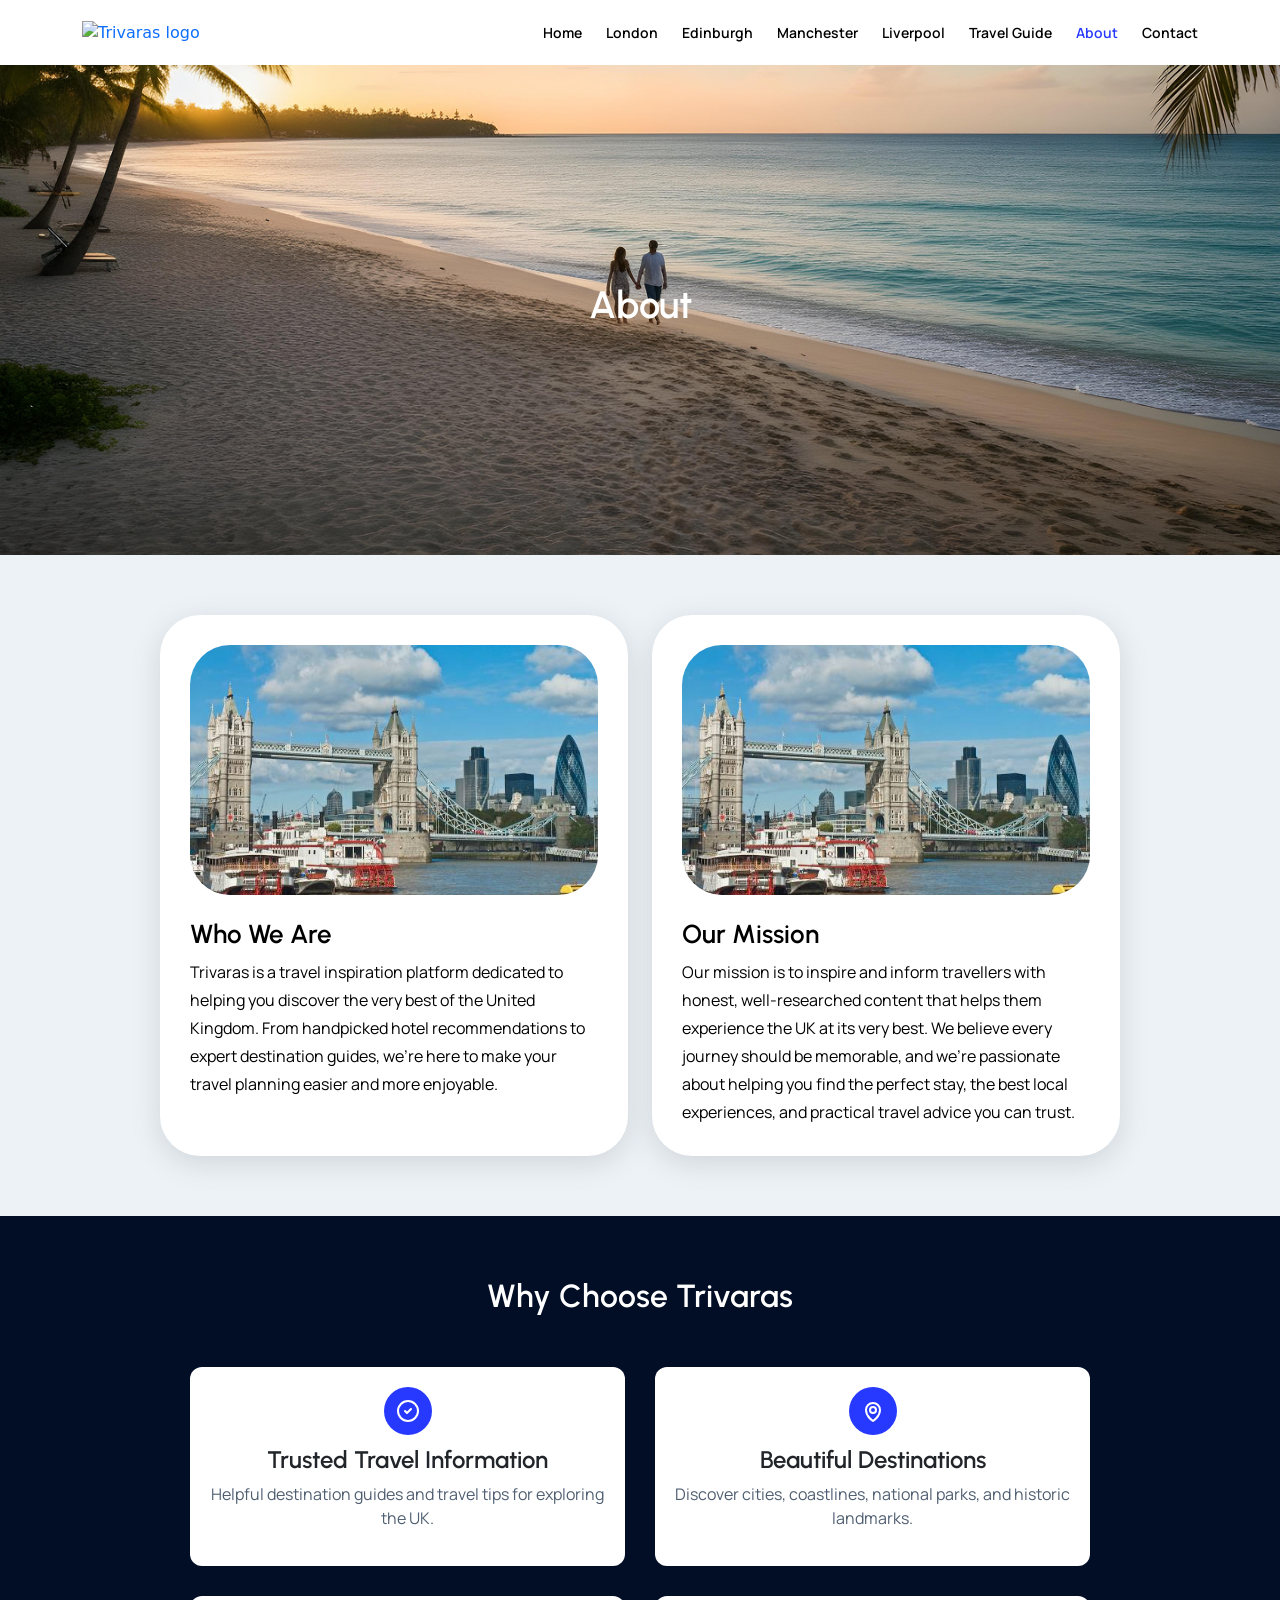
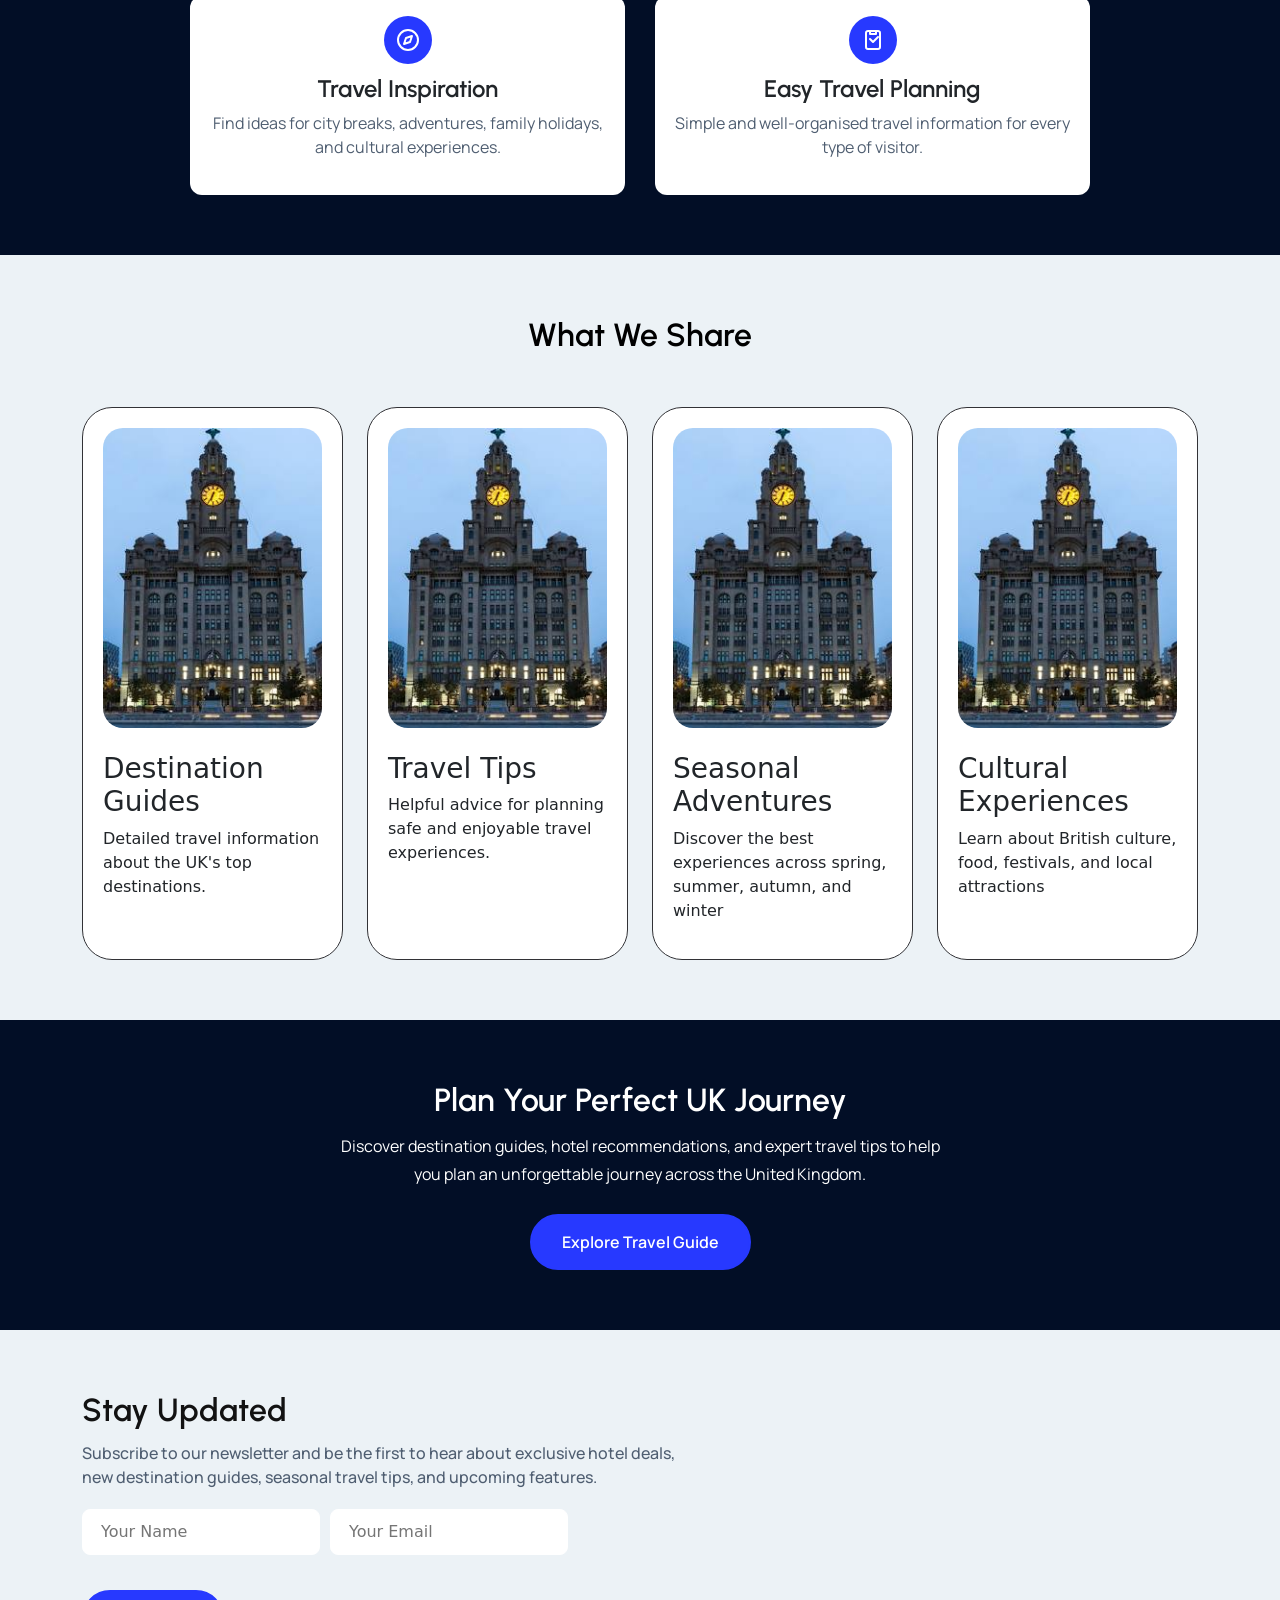
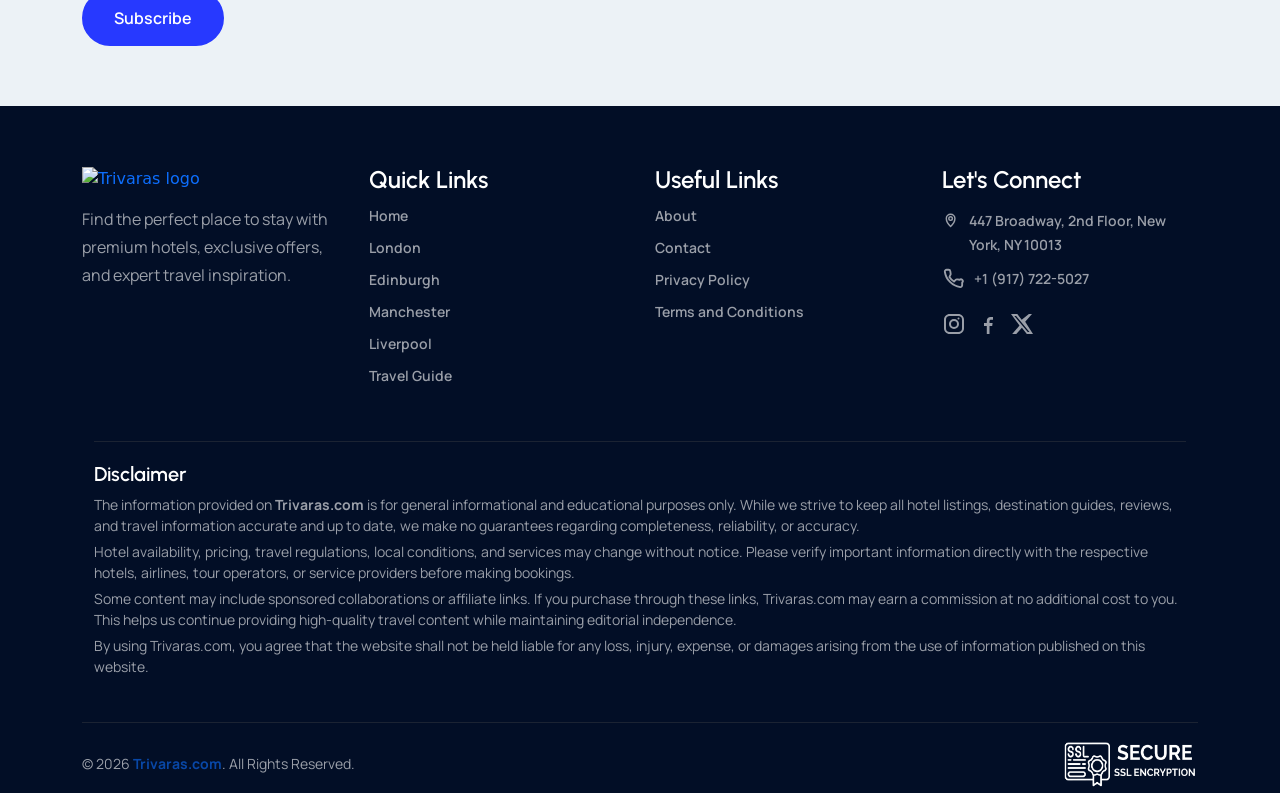
==== about.html @ 48c2677c "first commit" ====
<!DOCTYPE html>
<html lang="en">

<head>
    <meta charset="UTF-8">
    <meta name="viewport" content="width=device-width, initial-scale=1.0">
    <title>About | Trivaras</title>
    <link rel="stylesheet" href="assets/css/bootstrap.min.css">
    <link rel="stylesheet" href="assets/css/slick.css">
    <link rel="stylesheet" href="assets/css/slick-theme.css">
    <link rel="stylesheet" href="assets/css/style.css">
    <link rel="stylesheet" href="assets/css/responsive.css">
</head>

<body>

    <!-- ========= Header Section Start ========= -->
    <header class="header">
        <div class="container">
            <div class="row">
                <div class="col-12">
                    <div class="header-content d-flex justify-content-between align-items-center">
                        <!-- logo -->
                        <div class="header-logo">
                            <a href="./">
                                <img src="images/logo.svg" alt="Trivaras logo">

                            </a>
                        </div>
                        <!-- logo -->
                        <!-- Navigation -->
                        <div class="menu-list" id="mySidenavs">
                            <span class="menu-close" onclick="closeNav()">
                                <svg xmlns="http://www.w3.org/2000/svg" width="24" height="24" viewBox="0 0 24 24"
                                    fill="none" stroke="currentColor" stroke-width="2.5" stroke-linecap="round"
                                    stroke-linejoin="round">
                                    <line x1="18" y1="6" x2="6" y2="18"></line>
                                    <line x1="6" y1="6" x2="18" y2="18"></line>
                                </svg>
                            </span>
                            <ul class="d-flex align-items-center gap-4">
                                <li>
                                    <a href="./">Home</a>
                                </li>
                                <li>
                                    <a href="london">London </a>
                                </li>
                                <li>
                                    <a href="edinburgh">Edinburgh</a>
                                </li>
                                <li>
                                    <a href="manchester">Manchester</a>
                                </li>
                                <li>
                                    <a href="liverpool">Liverpool</a>
                                </li>
                                <li>
                                    <a href="travel-guide">Travel Guide</a>
                                </li>
                                <li>
                                    <a href="about" class="active">About</a>
                                </li>
                                <li>
                                    <a href="contact">Contact</a>
                                </li>
                            </ul>
                        </div>
                        <!-- Navigation -->
                        <!-- Toogle Button -->
                        <div class="menu-icon">
                            <span onclick="openNav()">
                                <svg xmlns="http://www.w3.org/2000/svg" width="24" height="24" viewBox="0 0 24 24"
                                    fill="none" stroke="currentColor" stroke-width="2" stroke-linecap="round"
                                    stroke-linejoin="round">
                                    <line x1="3" y1="6" x2="21" y2="6"></line>
                                    <line x1="3" y1="12" x2="21" y2="12"></line>
                                    <line x1="3" y1="18" x2="21" y2="18"></line>
                                </svg>
                            </span>
                        </div>
                        <!-- Toogle Button -->
                    </div>
                </div>
            </div>
        </div>
    </header>
    <!--========= Header Section End  ========= -->

    <main>
        <!--========= Inner Banner  ========= -->
        <section class="inr-bnr" style="background: url(./assets/images/hero-bnr.png);">
            <div class="container">
                <div class="inner-content">
                    <h1>About</h1>
                </div>
            </div>
        </section>
        <!--========= Inner Banner  ========= -->
        <!--========= about_cards_sec1  ========= -->
        <section class="about_card">
            <div class="container">
                <div class="about_cards-inr">
                    <div class="row">
                        <div class="col-md-6">
                            <div class="about_cards">
                                <div class="about_cards_image">
                                    <img src="assets/images/london.jpg" alt="">
                                </div>
                                <div class="about_cards_content">
                                    <h2>Who We Are</h2>
                                    <p>Trivaras is a travel inspiration platform dedicated to helping you discover the
                                        very best of the United Kingdom.
                                        From handpicked hotel recommendations to expert destination guides, we're here
                                        to make your travel planning
                                        easier and more enjoyable.
                                    </p>
                                </div>
                            </div>
                        </div>
                        <div class="col-md-6">
                            <div class="about_cards">
                                <div class="about_cards_image">
                                    <img src="assets/images/london.jpg" alt="">
                                </div>
                                <div class="about_cards_content">
                                    <h2>Our Mission</h2>
                                    <p>Our mission is to inspire and inform travellers with honest, well-researched
                                        content that helps them experience
                                        the UK at its very best. We believe every journey should be memorable, and we're
                                        passionate about helping
                                        you find the perfect stay, the best local experiences, and practical travel
                                        advice you can trust.
                                    </p>
                                </div>
                            </div>
                        </div>
                    </div>
                </div>
            </div>
        </section>
        <!--========= about_cards_sec1  ========= -->
        <!-- ========= Why Travel With Trivaras? ========= -->
        <section class="why-travel">
            <div class="container">
                <div class="travel-inner-wrapper">
                    <div class="travel-inr-heading">
                        <h2>Why Choose Trivaras</h2>
                    </div>
                    <div class="travel-list">
                        <div class="travel-list-inr">
                            <div class="travel-list-box">
                                <div class="icon-badge">
                                    <svg viewBox="0 0 24 24" fill="none" stroke="currentColor" stroke-width="2"
                                        stroke-linecap="round" stroke-linejoin="round">
                                        <path d="M9 12l2 2 4-4"></path>
                                        <circle cx="12" cy="12" r="10"></circle>

                                    </svg>
                                </div>

                                <h3> Trusted Travel Information</h3>
                                <p>Helpful destination guides and travel tips for exploring the UK.
                                </p>
                            </div>
                            <div class="travel-list-box">
                                <div class="icon-badge">
                                    <svg viewBox="0 0 24 24" fill="none" stroke="currentColor" stroke-width="2"
                                        stroke-linecap="round" stroke-linejoin="round">
                                        <path d="M12 22s7-4.35 7-11a7 7 0 1 0-14 0c0 6.65 7 11 7 11z"></path>
                                        <circle cx="12" cy="11" r="3"></circle>
                                    </svg>
                                </div>
                                <h3> Beautiful Destinations </h3>
                                <p>Discover cities, coastlines, national parks, and historic landmarks. </p>
                            </div>
                            <div class="travel-list-box">
                                <div class="icon-badge">
                                    <svg viewBox="0 0 24 24" fill="none" stroke="currentColor" stroke-width="2"
                                        stroke-linecap="round" stroke-linejoin="round">
                                        <circle cx="12" cy="12" r="10"></circle>
                                        <polygon points="16 8 14 14 8 16 10 10 16 8"></polygon>
                                    </svg>
                                </div>

                                <h3> Travel Inspiration</h3>
                                <p>Find ideas for city breaks, adventures, family holidays, and cultural experiences.
                                </p>
                            </div>
                            <div class="travel-list-box">
                                <div class="icon-badge">
                                    <svg viewBox="0 0 24 24" fill="none" stroke="currentColor" stroke-width="2"
                                        stroke-linecap="round" stroke-linejoin="round">
                                        <path d="M9 11l3 3 5-5"></path>
                                        <rect x="5" y="3" width="14" height="18" rx="2"></rect>
                                        <path d="M9 3h6v3H9z"></path>
                                    </svg>
                                </div>
                                <h3> Easy Travel Planning</h3>
                                <p>Simple and well-organised travel information for every type of visitor.

                                </p>
                            </div>
                        </div>
                    </div>
                </div>
            </div>
        </section>
        <!--=========  Why Travel With Trivaras?  ========= -->

        <!--=========  What We Share  ========= -->
        <section class="what-we-share">
            <div class="container">
                <div class="what-we-inr">
                    <h2>What We Share</h2>
                </div>
                <div class="row">
                    <div class="col-lg-3  col-md-6">
                        <div class="what-card">
                            <div class="what-card-img">
                                <img src="assets/images/liverpool.jpg" alt="">
                            </div>
                            <div class="what-card-content">
                                <h3>Destination Guides</h3>
                                <p>Detailed travel information about the UK's top destinations.
                                </p>
                            </div>
                        </div>
                    </div>
                    <div class="col-lg-3  col-md-6">
                        <div class="what-card">
                            <div class="what-card-img">
                                <img src="assets/images/liverpool.jpg" alt="">
                            </div>
                            <div class="what-card-content">
                                <h3> Travel Tips </h3>
                                <p>Helpful advice for planning safe and enjoyable travel experiences.
                                </p>
                            </div>
                        </div>
                    </div>
                    <div class="col-lg-3  col-md-6">
                        <div class="what-card">
                            <div class="what-card-img">
                                <img src="assets/images/liverpool.jpg" alt="">
                            </div>
                            <div class="what-card-content">
                                <h3>Seasonal Adventures</h3>
                                <p>Discover the best experiences across spring, summer, autumn, and winter
                                </p>
                            </div>
                        </div>
                    </div>
                    <div class="col-lg-3  col-md-6">
                        <div class="what-card">
                            <div class="what-card-img">
                                <img src="assets/images/liverpool.jpg" alt="">
                            </div>
                            <div class="what-card-content">
                                <h3>Cultural Experiences </h3>
                                <p> Learn about British culture, food, festivals, and local attractions
                                </p>
                            </div>
                        </div>
                    </div>
                </div>
            </div>
        </section>
        <!--=========  What We Share  ========= -->

  <section class="plan-journey">
            <div class="container">
                <div class="plan-content">
                    <h2>Plan Your Perfect UK Journey</h2>
                    <p>Discover destination guides, hotel recommendations, and expert travel tips to help you plan an
                        unforgettable journey across the United Kingdom.</p>
                    <a href="#">Explore Travel Guide</a>
                </div>
            </div>
        </section>
        <!-- ========= Plan Your Perfect UK Journey ========= -->

        <!-- ========= Stay Updated ========= -->
        <section class="stay-updated">
            <div class="container">
                <div class="stay-updated-inner">
                    <h2>Stay Updated</h2>
                    <p>Subscribe to our newsletter and be the first to hear about exclusive hotel
                        deals, new destination guides, seasonal travel tips, and upcoming features.</p>
                    <form id="newsletterForm" novalidate>
                        <div class="form-wrapper-box">
                            <div class="form-wrapper">
                                <input type="text" id="newsletterName" placeholder="Your Name">
                                <small class="error-message"></small>
                            </div>

                            <div class="form-wrapper">
                                <input type="email" id="newsletterEmail" placeholder="Your Email">
                                <small class="error-message"></small>
                            </div>
                        </div>

                        <button type="submit">Subscribe</button>
                    </form>
                </div>
            </div>
        </section>
        <!-- ========= Stay Updated ========= -->


    </main>

    <!-- ========= Footer Section Start ========= -->
    <footer class="footer">
        <div class="container">
            <div class="footer-inner">
                <div class="footer-logo">
                    <a href="./">
                        <img src="images/logo.svg" alt="Trivaras logo">

                    </a>
                    <p>Find the perfect place to stay with premium hotels, exclusive offers, and expert travel
                        inspiration.</p>
                </div>
                <div class="footer-link">
                    <h2>Quick Links</h2>
                    <ul>
                        <li><a href="/">Home</a></li>
                        <li><a href="london">London</a></li>
                        <li><a href="edinburgh">Edinburgh</a></li>
                        <li><a href="manchester">Manchester</a></li>
                        <li><a href="liverpool">Liverpool</a></li>
                        <li><a href="travel-guide">Travel Guide</a></li>
                    </ul>
                </div>
                <div class="footer-link">
                    <h2>Useful Links</h2>
                    <ul>
                        <li><a href="about">About</a></li>
                        <li><a href="contact">Contact</a></li>
                        <li><a href="privacy-policy">Privacy Policy</a></li>
                        <li><a href="terms-and-conditions">Terms and Conditions</a></li>
                    </ul>
                </div>

                <div class="social-icon">
                    <h2>Let's Connect</h2>
                    <div class="contact-info-footer">
                        <a href="https://maps.app.goo.gl/BRR1HKdNDoLYFyVw9" target="_blank">
                            <svg xmlns="http://www.w3.org/2000/svg" width="22" height="22" fill="none"
                                viewBox="0 0 24 24" stroke="currentColor" stroke-width="2">
                                <path stroke-linecap="round" stroke-linejoin="round"
                                    d="M12 21s-6-5.33-6-11a6 6 0 1 1 12 0c0 5.67-6 11-6 11z" />
                                <circle cx="12" cy="10" r="2.5" />
                            </svg>
                            <span> 447 Broadway, 2nd Floor, New York, NY 10013</span>
                        </a>
                        <a href="tel:+1(917)722-5027">
                            <svg xmlns="http://www.w3.org/2000/svg" width="22" height="22" fill="none"
                                viewBox="0 0 24 24" stroke="currentColor" stroke-width="2">
                                <path stroke-linecap="round" stroke-linejoin="round"
                                    d="M22 16.92v3a2 2 0 0 1-2.18 2A19.86 19.86 0 0 1 3.09 5.18 2 2 0 0 1 5.08 3h2a2 2 0 0 1 2 1.72l.38 2.65a2 2 0 0 1-.57 1.74L8.09 10.91a16 16 0 0 0 5 5l1.8-1.8a2 2 0 0 1 1.74-.57l2.65.38A2 2 0 0 1 22 16.92z" />
                            </svg>
                            <span>+1 (917) 722-5027</span>
                        </a>
                    </div>
                    <ul>
                        <li>
                            <a href="https://www.instagram.com/" target="_blank">
                                <svg xmlns="http://www.w3.org/2000/svg" width="24" height="24" fill="currentColor"
                                    viewBox="0 0 24 24">
                                    <path
                                        d="M7.75 2C4.57 2 2 4.57 2 7.75v8.5C2 19.43 4.57 22 7.75 22h8.5C19.43 22 22 19.43 22 16.25v-8.5C22 4.57 19.43 2 16.25 2h-8.5zm0 2h8.5A3.75 3.75 0 0 1 20 7.75v8.5A3.75 3.75 0 0 1 16.25 20h-8.5A3.75 3.75 0 0 1 4 16.25v-8.5A3.75 3.75 0 0 1 7.75 4zm8.75 1.5a1 1 0 1 0 0 2 1 1 0 0 0 0-2zM12 7a5 5 0 1 0 0 10 5 5 0 0 0 0-10zm0 2a3 3 0 1 1 0 6 3 3 0 0 1 0-6z" />
                                </svg>
                            </a>
                        </li>
                        <li>
                            <a href="https://www.facebook.com/" target="_blank">
                                <svg xmlns="http://www.w3.org/2000/svg" width="24" height="24" fill="currentColor"
                                    viewBox="0 0 24 24">
                                    <path
                                        d="M13.5 22v-8h2.7l.4-3h-3.1V9.2c0-.9.3-1.5 1.6-1.5H17V5.1c-.4-.1-1.3-.1-2.3-.1-2.3 0-3.9 1.4-3.9 4v2H8v3h2.8v8h2.7z" />
                                </svg>
                            </a>
                        </li>
                        <li>
                            <a href="https://x.com/" target="_blank">
                                <svg xmlns="http://www.w3.org/2000/svg" width="24" height="24" fill="currentColor"
                                    viewBox="0 0 24 24">
                                    <path
                                        d="M18.9 2H22l-6.8 7.8L23 22h-6.2l-4.9-6.3L6.3 22H2.2l7.3-8.4L1 2h6.3l4.4 5.7L18.9 2zm-1.1 18h1.7L6.1 3.9H4.3L17.8 20z" />
                                </svg>
                            </a>
                        </li>
                    </ul>
                </div>
            </div>
            <div class="footer-bottom">
                <div class="container">

                    <div class="footer-disclaimer">
                        <h3>Disclaimer</h3>

                        <p>
                            The information provided on <strong><a href="./">Trivaras.com</a></strong> is for general
                            informational and
                            educational purposes only. While we strive to keep all hotel listings, destination guides,
                            reviews, and travel information accurate and up to date, we make no guarantees regarding
                            completeness, reliability, or accuracy.
                        </p>

                        <p>
                            Hotel availability, pricing, travel regulations, local conditions, and services may change
                            without notice. Please verify important information directly with the respective hotels,
                            airlines, tour operators, or service providers before making bookings.
                        </p>

                        <p>
                            Some content may include sponsored collaborations or affiliate links. If you purchase
                            through
                            these links, <a href="./">Trivaras.com</a> may earn a commission at no additional cost to
                            you. This helps us
                            continue providing high-quality travel content while maintaining editorial independence.
                        </p>

                        <p>
                            By using <a href="./">Trivaras.com</a>, you agree that the website shall not be held liable
                            for any loss,
                            injury, expense, or damages arising from the use of information published on this website.
                        </p>
                    </div>

                </div>
            </div>
            <div class="copyright">
                <div class="copyright-text">
                    <p> © 2026 <strong><a href="./">Trivaras.com</a></strong>. All Rights Reserved.</p>
                </div>
                <div class="ssl">
                    <img src="assets/images/ssl.png" alt="ssl">
                </div>
            </div>
        </div>
    </footer>
    <!--========= Footer Section End  ========= -->

    <!--  -->
    <script src="assets/js/bootstrap.bundle.min.js"></script>
    <script src="assets/js/jquery.min.js"></script>
    <script src="assets/js/slick.js"></script>
    <script src="assets/js/index.js"></script>
</body>

</html>
---- assets/css/style.css ----
@import url('https://fonts.googleapis.com/css2?family=Manrope:wght@200..800&display=swap');
@import url('https://fonts.googleapis.com/css2?family=Urbanist:ital,wght@0,100..900;1,100..900&display=swap');

:root {
    /* Font Families */
    --heading-font: "Manrope", sans-serif;


    /* color */
    --white: #fff;
    --black: #000;


}

img {
    width: 100%;
}

html {
    scroll-behavior: smooth;
}

/* Global Css */
* {
    margin: 0;
    padding: 0;
    box-sizing: border-box;
}

ul {
    list-style: none;
    margin: 0;
    padding: 0;
}

a {
    text-decoration: none;
}

/* Global Css */
.header {
    padding: 1.25rem 0;
    position: relative;
    top: 0;
    left: 0;
    width: 100%;
    z-index: 1000;
    transition: all 0.3s ease;
}

header.is-sticky {
    position: fixed;
    top: 0;
    left: 0;
    width: 100%;
    animation: slideDown 0.35s ease-out;
    background-color: var(--white);
    box-shadow: 0 2px 10px rgba(0, 0, 0, 0.1);
}

@keyframes slideDown {
    from {
        transform: translateY(-100%);
    }

    to {
        transform: translateY(0);
    }
}

.menu-list ul li a {
    font-family: var(--heading-font);
    font-weight: 600;
    font-style: normal;
    font-size: 0.875rem;
    line-height: 1;
    letter-spacing: 0;
    vertical-align: middle;
    transition: all 0.3s ease;
    position: relative;
    cursor: pointer;
    color: var(--black);
}

.menu-list ul li a.active {
    color: #2739ff;
}

span.menu-close {
    display: none;
}

.menu-icon {
    display: none;
}

/*  */
/*  */
.hero-sec {
    background: url(../images/hero-bnr.png)no-repeat center;
    background-size: cover;
    padding: 6.25rem 0;
    position: relative;
    z-index: 1;
    height: 50rem;
    display: flex;
    align-items: center;
}

.hero-sec::after {
    background-image: linear-gradient(45deg, #0006, #fff0);
    position: absolute;
    inset: 0;
    content: '';
    width: 100%;
    height: 100%;
    z-index: -1;
}

.hero-inner {
    width: 100%;
    max-width: 700px;
}

.hero-inner span {
    display: inline-block;
    background: rgba(255, 255, 255, 0.15);
    color: #fff;
    padding: 0.5rem 1.125rem;
    border-radius: 1.875rem;
    font-size: 0.875rem;
    font-weight: 600;
    letter-spacing: 0.0625rem;
    text-transform: uppercase;
    margin-bottom: 1.25rem;

}

.hero-inner h1 {
    font-size: 3.625rem;
    line-height: 4.375rem;
    font-weight: 700;
    color: #fff;
    font-family: "Urbanist", sans-serif;
    margin-bottom: 0.625rem;

}

.hero-inner p {
    font-family: "Urbanist", sans-serif;
    font-size: 1rem;
    font-weight: 500;
    line-height: 1.625rem;
    color: #fff;
    margin-bottom: 0.625rem;


}

.hero-btn {
    display: flex;
    gap: 20px;
    flex-wrap: wrap;
    margin-top: 30px;
}

.hero-btn a {
    padding: 0.875rem 1.875rem;
    border-radius: 3.125rem;
    text-decoration: none;
    font-size: 1rem;
    font-weight: 600;
    transition: 0.3s ease;
    display: inline-block;
    font-family: var(--heading-font);
    border: 0.125rem solid #2739ff;

}

/* First Button */
.hero-btn a:first-child {
    background-color: #2739ff;
    color: var(--white);
}

/* Second Button Transparent */
.hero-btn a:last-child {
    background: transparent;
    color: #fff;
    border: 2px solid var(--white);
}

.hero-btn a:hover {
    background-color: #2739ff;
    color: #fff;
    border: 2px solid #2739ff;


}

#scrollBtn {
    width: 3.125rem;
    height: 3.125rem;
    display: flex;
    align-items: center;
    justify-content: center;
    color: #2739ff;
    border-radius: 50%;
    text-decoration: none;
    transition: 0.3s ease;
    border: 0.125rem solid transparent;
    position: absolute;
    bottom: 1.25rem;
    left: 50%;
    transform: translateX(-50%);
    animation: jump 1.5s infinite;


}

@keyframes jump {

    0%,
    100% {
        transform: translateY(0);
    }

    50% {
        transform: translateY(-12px);
    }
}

#scrollBtn svg {
    width: 2.5rem;
    height: 2.5rem;
    transition: 0.3s ease;

}

#scrollBtn:hover svg {
    transform: translateY(5px);
}

/* top destinations css*/
section.top-destinations {
    padding: 60px 0;
    background-color: #ecf2f6;
}

.destinations-list .slick-track {
    display: flex !important;
}

.destinations-list .slick-track .slick-slide {
    height: inherit !important;
}

.destinations-card {
    margin: 0 10px;
    padding: 8px;
    border-radius: 12px;
    background-color: #ffffff;
    height: 100%;
    border: 1px solid #cccccc3d;
}

.top-destinations-inner h2 {
    margin: 0px 0px 0px 0px;
    text-transform: capitalize;
    line-height: 1.3em;
    color: #121212;
    font-family: "Urbanist", sans-serif;
    font-weight: 600;
    margin-bottom: 10px;
}

.top-destinations-inner>p {
    font-size: 1rem;
    font-weight: 400;
    font-family: var(--heading-font);
}

.destinations-list {
    margin-top: 50px;
}

.destinations-content h3 {
    font-size: 24px;
    font-family: 'Urbanist';
    font-weight: 600;
}

.destinations-content {
    padding: 10px;
    margin-top: 10px;
}

.destinations-content p {
    font-family: var(--heading-font);
    font-weight: 500;
    font-style: normal;
    font-size: 1rem;
    color: #4f5e71;
}

.destinations-img img {
    border-radius: 9px;
    height: 200px;
    object-fit: cover;
}

/* base style */
.slick-prev,
.slick-next {
    width: 50px;
    height: 50px;
    background: #2739ff;
    border: 2px solid #2739ff;
    display: flex !important;
    align-items: center;
    justify-content: center;
    color: transparent;
    font-size: 0;
    cursor: pointer;
    position: absolute;
    top: 50%;
    transform: translateY(-50%);
    z-index: 10;
    transition: 0.3s ease;
    border-radius: 50%;
}

/* hover effect */
.slick-prev:hover,
.slick-next:hover {
    background: #2739ff;
}



/* arrow icon using CSS */
.slick-prev::before,
.slick-next::before {
    content: "";
    width: 10px;
    height: 10px;
    border: solid #fff;
    border-width: 0 2px 2px 0;
    display: inline-block;
}

/* left arrow */
.slick-prev::before {
    transform: rotate(135deg);
}

/* right arrow */
.slick-next::before {
    transform: rotate(-45deg);
}

/*  */
.why-travel {
    background: #020e26;
    padding: 60px 0;
}

.travel-inr-heading {
    text-align: center;
}

.travel-inr-heading h2 {
    color: #fff;
    margin: 0px 0px 0px 0px;
    text-transform: capitalize;
    line-height: 1.3em;
    font-family: "Urbanist", sans-serif;
    font-weight: 600;
    margin-bottom: 50px;
    font-size: 2rem;
}

.travel-list-inr {
    display: grid;
    grid-template-columns: repeat(2, 1fr);
    gap: 30px;
}

.travel-list {
    max-width: 900px;
    margin: 0 auto;
}

.travel-list-box {
    background: #fff;
    padding: 20px;
    border-radius: 12px;
    text-align: center;
}

.travel-list-box svg {
    background: #2739ff;
    color: #fff;
    padding: 10px;
    border-radius: 50%;
    margin: 0 auto;
    margin-bottom: 20px;
}

.travel-list-box h3 {
    font-family: "Urbanist", sans-serif;
    font-weight: 600;
    line-height: 29px;
    font-size: 24px;
}

.travel-list-box p {
    font-size: 1rem;
    font-weight: 400;
    font-family: var(--heading-font);
    color: #4f5e71;
}

.things-to-explore {
    padding: 60px 0;
    background-color: #ecf2f6;
}

.explore-list {
    display: grid;
    grid-template-columns: repeat(3, 1fr);
    gap: 40px;
    margin-top: 50px;
}

.explore-item {
    background: #ffffff;
    padding: .75rem;
    border-radius: 1.25rem;
}

.card-top {
    justify-content: flex-end;
    align-items: flex-start;
    display: flex;
    position: relative;
}

.image-block {
    width: 65%;
    transition: width 0.6s ease-in-out;
}

.explore-item:hover .image-block {
    width: 100%;
}

.card-badge {
    z-index: 2;
    padding: .5rem 16px;
    border-radius: 999px;
    backdrop-filter: blur(20px);
    background-color: #6c6c6c0f;
    position: absolute;
    inset: 4% auto auto 2%;
}

.image-block img {
    width: 100%;
    border-radius: 1.25rem;
    object-fit: cover;
    height: 12.8125rem;
}

.explore-content-wrapper {
    margin-top: 1rem;
}

.explore-heading h2 {
    margin: 0px 0px 0px 0px;
    text-transform: capitalize;
    line-height: 1.3em;
    color: #121212;
    font-family: "Urbanist", sans-serif;
    font-weight: 600;
    margin-bottom: 10px;
    text-align: center;
}

.explore-heading p {
    font-size: 1rem;
    font-weight: 400;
    font-family: var(--heading-font);
    margin: 0;
    text-align: center;
}

.explore-content-wrapper h3 {
    font-size: 24px;
    font-family: 'Urbanist';
    font-weight: 600;
}

.explore-content-wrapper p {
    font-family: var(--heading-font);
    font-weight: 500;
    font-style: normal;
    font-size: 1rem;
    color: #4f5e71;
}

.explore-item:hover .card-badge {
    background: #fff;
}

/*  */
.plan-journey {
    background-color: #020e26;
    padding: 60px 0;
}

.plan-content {
    text-align: center;
    max-width: 600px;
    margin: 0 auto;
}

.plan-content h2 {
    color: #fff;
    margin: 0px 0px 0px 0px;
    text-transform: capitalize;
    line-height: 1.3em;
    font-family: "Urbanist", sans-serif;
    font-weight: 600;
    margin-bottom: 10px;
    font-size: 2rem;
}

.plan-content p {
    font-size: 1rem;
    font-weight: 400;
    font-family: var(--heading-font);
    color: #fff;
    line-height: 28px;
}

.plan-content a {
    padding: 0.875rem 1.875rem;
    border-radius: 3.125rem;
    text-decoration: none;
    font-size: 1rem;
    font-weight: 600;
    transition: 0.3s ease;
    display: inline-block;
    font-family: var(--heading-font);
    border: 0.125rem solid #2739ff;
    background-color: #2739ff;
    color: var(--white);
    margin-top: 10px;
}

.plan-content a:hover {
    background-color: var(--white);
    color: #2739ff;
    border: 0.125rem solid var(--white);
}

.stay-updated {
    padding: 60px 0;
    background-color: #ecf2f6;
}

.stay-updated-inner h2 {
    margin: 0px 0px 0px 0px;
    text-transform: capitalize;
    line-height: 1.3em;
    color: #121212;
    font-family: "Urbanist", sans-serif;
    font-weight: 600;
    margin-bottom: 10px;
}

.stay-updated-inner p {
    font-family: var(--heading-font);
    font-weight: 500;
    font-style: normal;
    font-size: 1rem;
    color: #4f5e71;
}

.stay-updated-inner {
    max-width: 600px;
}

.stay-updated-inner .form-wrapper-box {
    display: flex;
    gap: 10px;
}

.stay-updated-inner form button {
    padding: 0.875rem 1.875rem;
    border-radius: 3.125rem;
    text-decoration: none;
    font-size: 1rem;
    font-weight: 600;
    transition: 0.3s ease;
    display: inline-block;
    font-family: var(--heading-font);
    border: 0.125rem solid #2739ff;
    background-color: #2739ff;
    color: var(--white);
    margin-top: 30px;
}

.stay-updated-inner form {
    margin-top: 20px;
}

.form-wrapper input {
    padding: 10px 18px;
    font-size: 16px;
    font-family: inherit;
    color: #333;
    background: #fff;
    border: 1px solid #ffffff;
    border-radius: 8px;
    outline: none;
    transition: all 0.3s ease;
    box-sizing: border-box;
}

/* footer css */
.footer {
    background: #020e26;
    padding: 60px 0 0;
}

.footer-inner {
    display: grid;
    grid-template-columns: repeat(4, 1fr);
    gap: 30px;
}

.footer-inner h2 {
    color: #fff;
    font-size: 24px;
    font-family: "Urbanist", sans-serif;
    font-weight: 600;
    margin: 0;
}

.footer-link ul {
    margin-top: 14px;
}

.footer-link ul li a {
    font-family: var(--heading-font);
    font-weight: 600;
    font-style: normal;
    font-size: 0.875rem;
    line-height: 1;
    letter-spacing: 0;
    vertical-align: middle;
    transition: all 0.3s ease;
    position: relative;
    cursor: pointer;
    color: #fff;
    display: inline-block;
    padding-bottom: 18px;
    opacity: .6;
}

.footer-logo p {
    font-size: 1rem;
    font-weight: 400;
    font-family: var(--heading-font);
    color: #fff;
    line-height: 28px;
    margin: 0;
    opacity: .6;
    margin-top: 14px;
}

.contact-info-footer {
    display: flex;
    flex-direction: column;
    gap: 10px;
    margin-bottom: 20px;
    margin-top: 14px;
}

.contact-info-footer a {
    display: flex;
    gap: 10px;
}

.contact-info-footer a {
    font-family: var(--heading-font);
    font-weight: 600;
    font-style: normal;
    font-size: 0.875rem;
    line-height: 24px;
    letter-spacing: 0;
    vertical-align: middle;
    transition: all 0.3s ease;
    position: relative;
    cursor: pointer;
    color: #fff;
    display: inline-block;
    opacity: .6;

}

.contact-info-footer {
    display: flex;
    flex-direction: column;
    gap: 10px;
    margin-bottom: 20px;
    margin-top: 14px;
}

.contact-info-footer a {
    display: flex;
    gap: 10px;
}

.social-icon ul {
    display: flex;
    gap: 10px;
}

.social-icon ul a {
    font-family: var(--heading-font);
    font-weight: 600;
    font-style: normal;
    font-size: 0.875rem;
    line-height: 24px;
    letter-spacing: 0;
    vertical-align: middle;
    transition: all 0.3s ease;
    position: relative;
    cursor: pointer;
    color: #fff;
    display: inline-block;
    opacity: .6;
}

.footer-disclaimer h3 {
    font-size: 20px;
    color: #fff;
    font-family: "Urbanist", sans-serif;
    font-weight: 600;
}

.footer-disclaimer p {
    color: #fff;
    font-size: 14px;
    font-family: var(--heading-font);
    opacity: .6;
    margin: 0 0 5px;
}

.footer-bottom {
    margin-top: 40px;
}

.copyright {
    display: flex;
    align-items: center;
    justify-content: space-between;
    padding-top: 10px;
    border-top: 1px solid #4c4c4c59;
}

.ssl {
    height: 3.75rem;
    width: 8.75rem;
}

.ssl img {
    width: 100%;
    height: 100%;
    filter: brightness(0) invert(1);
}

.copyright-text p {
    font-family: var(--heading-font);
    font-style: normal;
    font-size: 0.875rem;
    line-height: 1;
    letter-spacing: 0;
    vertical-align: middle;
    transition: all 0.3s ease;
    position: relative;
    cursor: pointer;
    color: #fff;
    display: inline-block;
    opacity: .6;
    margin: 0;
}

.footer-disclaimer {
    padding: 20px 0 40px;
    border-top: 1px solid #4c4c4c59;
}

.footer-disclaimer p a {
    opacity: 1;
    color: #fff;
}

/*  */
.inr-bnr {
    background-size: cover !important;
    background-position: center !important;
    background-repeat: no-repeat !important;
    height: 30.625rem;
    display: flex;
    align-items: center;
    justify-content: center;
}

.inner-content h1 {
    color: #ffffff;
    text-align: center;
    font-size: 2.38rem;
    font-weight: 600;
    font-family: "Urbanist", sans-serif;
}

section.privacy-policy-wrapper {
    background-color: #ecf2f6;
    padding: 60px 0;
}

.privacy-policy-content h2 {
    color: #000000e8;
    font-size: 22px;
    font-weight: 600;
    font-family: "Urbanist", sans-serif;
}

.privacy-policy-content ul li {
    position: relative;
    font-size: 16px;
    padding-bottom: 6px;
    padding-left: 16px;
    font-family: var(--heading-font);

}

.privacy-policy-content ul li::after {
    content: '';
    position: absolute;
    top: 7px;
    left: 0;
    width: 8px;
    height: 8px;
    background: #000;
    border-radius: 50%;
}

.privacy-policy-content p {
    font-family: var(--heading-font);
    font-size: 16px;
}

.privacy-policy-content ul {
    margin-bottom: 1rem;
}

.contact-form-inner {
    max-width: 900px;
    margin: 0 auto;
}

.contact-form-box {
    background: #212124;
    border: 1px solid #323236;
    border-radius: 18px;
    padding: 32px;
}

.contact-form {
    padding: 60px 0;
    background-color: #ecf2f6;
}

.field input,
.field textarea {
    width: 100%;
    border: 1px solid #323236;
    border-radius: 10px;
    background: #1b1b1e;
    font-family: var(--heading-font);
    font-size: 15px;
    color: #f4f2ee;
    padding: 13px 14px;
    outline: none;
    transition: border-color 0.2s ease, background 0.2s ease;
}

.contact-label {
    font-size: 11px;
    letter-spacing: 0.12em;
    text-transform: uppercase;
    color: #6ea8fe;
    margin-bottom: 10px;
    font-family: var(--heading-font);
}

.contact-title {
    font-size: 24px;
    color: #fff;
    font-family: "Urbanist", sans-serif;
    font-weight: 600;
}

button.send-btn {
    padding: 0.875rem 1.875rem;
    border-radius: 3.125rem;
    text-decoration: none;
    font-size: 1rem;
    font-weight: 600;
    transition: 0.3s ease;
    display: inline-block;
    font-family: var(--heading-font);
    border: 0.125rem solid #2739ff;
    background-color: #2739ff;
    color: var(--white);
    margin-top: 20px;
}

.detail-row {
    display: flex;
    align-items: flex-start;
    gap: 16px;
    padding: 18px 0;
    border-bottom: 1px solid #323236;
}

.icon-badge {
    flex: none;
    width: 38px;
    height: 38px;
    border-radius: 50%;
    background: #2739ff;
    display: flex;
    align-items: center;
    justify-content: center;
}

.icon-badge svg {
    width: 24px;
    height: 24px;
    stroke: #fff;
}

.field label {
    display: block;
    font-size: 13px;
    font-weight: 600;
    color: #fff;
    margin-bottom: 8px;
    font-family: var(--heading-font);
}

.detail-text .dlabel {
    font-size: 13px;
    font-family: var(--heading-font);
    margin-bottom: 4px;
}

.detail-text .dvalue {
    font-size: 15px;
    font-weight: 600;
    font-family: var(--heading-font);
    line-height: 1.45;
}

.detail-text .dvalue a {
    color: #020e26;
}

p.card-label {
    font-size: 11px;
    letter-spacing: 0.12em;
    text-transform: uppercase;
    color: #000000;
    margin-bottom: 10px;
    font-family: var(--heading-font);
}

h2.card-title {
    font-size: 24px;
    color: #000000;
    font-family: "Urbanist", sans-serif;
    font-weight: 600;
}

.contact-form-card {
    padding: 30px 50px;
}

.field {
    margin-bottom: 10px;
}

.travel-list-box .icon-badge svg {
    background: transparent !important;
    color: unset !important;
    padding: 0 !important;
    margin: 0;
}

.travel-list-box .icon-badge {
    flex: none;
    width: 48px;
    height: 48px;
    border-radius: 50%;
    background: #2739ff;
    display: flex;
    align-items: center;
    justify-content: center;
    margin: 0 auto;
    margin-bottom: 10px;
}

.about_cards-inr {
    max-width: 60rem;
    margin: 0 auto;
}

.about_card {
    padding: 60px 0;
    background-color: #ecf2f6;
}

.about_cards {
    height: 100%;
    width: 100%;
    background-color: #ffffff;
    padding: 1.875rem;
    border-radius: 2.5rem;
    transition: 0.2s all linear;
    box-shadow: rgba(100, 100, 111, 0.2) 0px 7px 29px 0px;
}

.about_cards_image img {
    height: 15.625rem;
    width: 100%;
    overflow: hidden;
    border-radius: 2.5rem;
}

.about_cards_image {
    margin-bottom: 1.5rem;
}

.about_cards_image {
    margin-bottom: 1.5rem;
}

.about_cards_content h2 {
    color: #000;
    font-size: 26px;
    font-family: "Urbanist", sans-serif;
    font-weight: 600;
}

.about_cards_content p {
    font-size: 16px;
    color: #000;
    font-family: var(--heading-font);
    line-height: 28px;
    margin: 0;
}

.what-card {
    position: relative;
    height: 100%;
    background: #ffffff;
    border-radius: 1.875rem;
    padding: 1.25rem;
    border: 1px solid #323236;
}

.what-we-share {
    padding: 60px 0;
    background-color: #ecf2f6;
}

.what-card-img img {
    border-radius: 1.25rem;
    height: 18.75rem;
    overflow: hidden;
    position: relative;
    object-fit: cover;
}

.what-card-img {
    margin-bottom: 1.5rem;
}

.what-we-inr h2 {
    color: #000000;
    margin: 0px 0px 0px 0px;
    text-transform: capitalize;
    line-height: 1.3em;
    font-family: "Urbanist", sans-serif;
    font-weight: 600;
    margin-bottom: 50px;
    font-size: 2rem;
    text-align: center;
}
.error-message {
    color: #dc3545;
    font-size: 13px;
    margin-top: 5px;
    display: block;
}

input.error,
textarea.error {
    border-color: #dc3545;
}
---- assets/css/responsive.css ----
@media (max-width: 767px) {
    .menu-list {
        width: 0;
        position: fixed;
        top: 0;
        left: 0;
        background: var(--black);
        height: 100vh;
        overflow-x: hidden;
        transition: width 0.3s ease;
        z-index: 9999;
        padding-top: 3.75rem;
        max-width: 18.75rem;
    }

    .menu-list.open {
        width: 100%;
        transition: width 0.3s ease;
    }


    span.menu-close {
        padding: 0.375rem;
        display: block;
        border-radius: 0.375rem;
        width: 2.813rem;
        height: 2.813rem;
        text-align: center;
        box-shadow: 0 0 25px rgb(0 0 0 / .1);
        line-height: 2rem;
        background: var(--white);
        color: var(--black);
        position: absolute;
        right: 0.438rem;
        top: 0.313rem;
        font-size: 1.125rem;
    }

    .menu-icon {
        display: block;
    }

    .menu-list ul {
        flex-direction: column;
    }
}
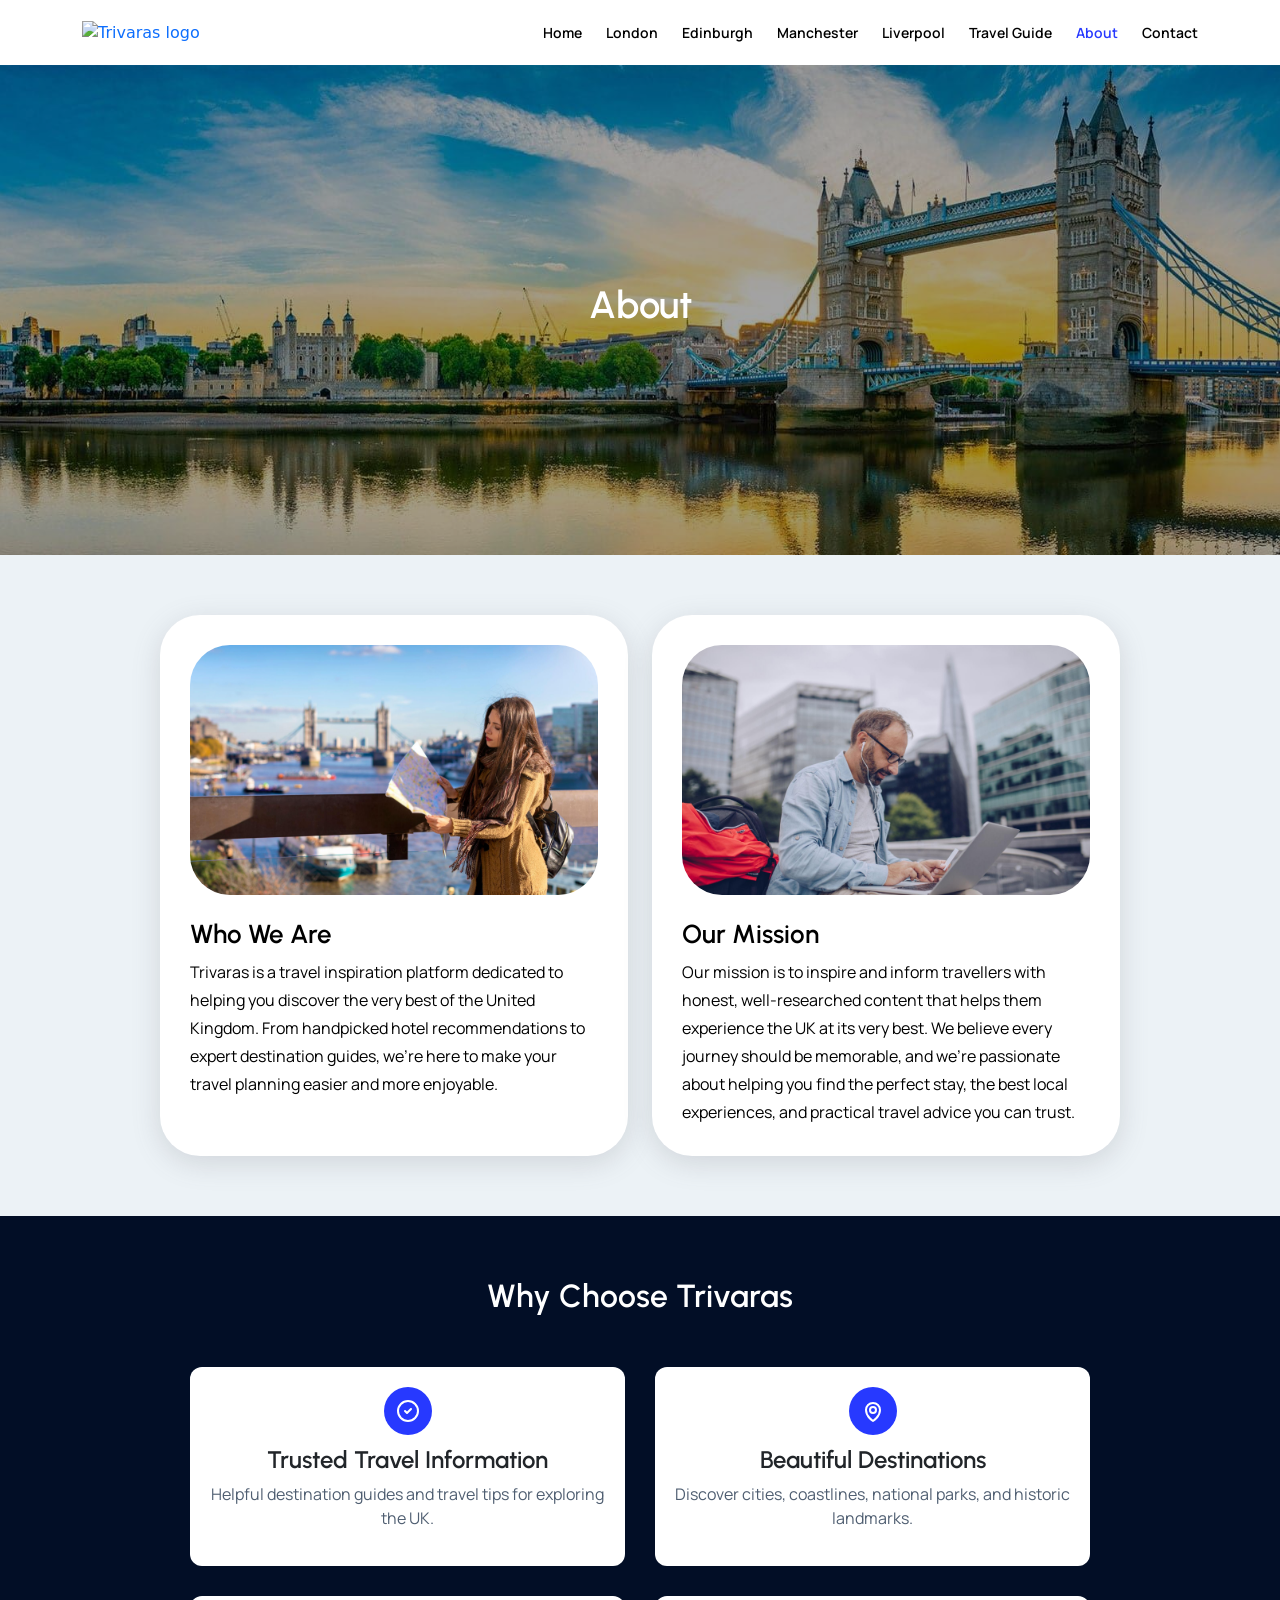
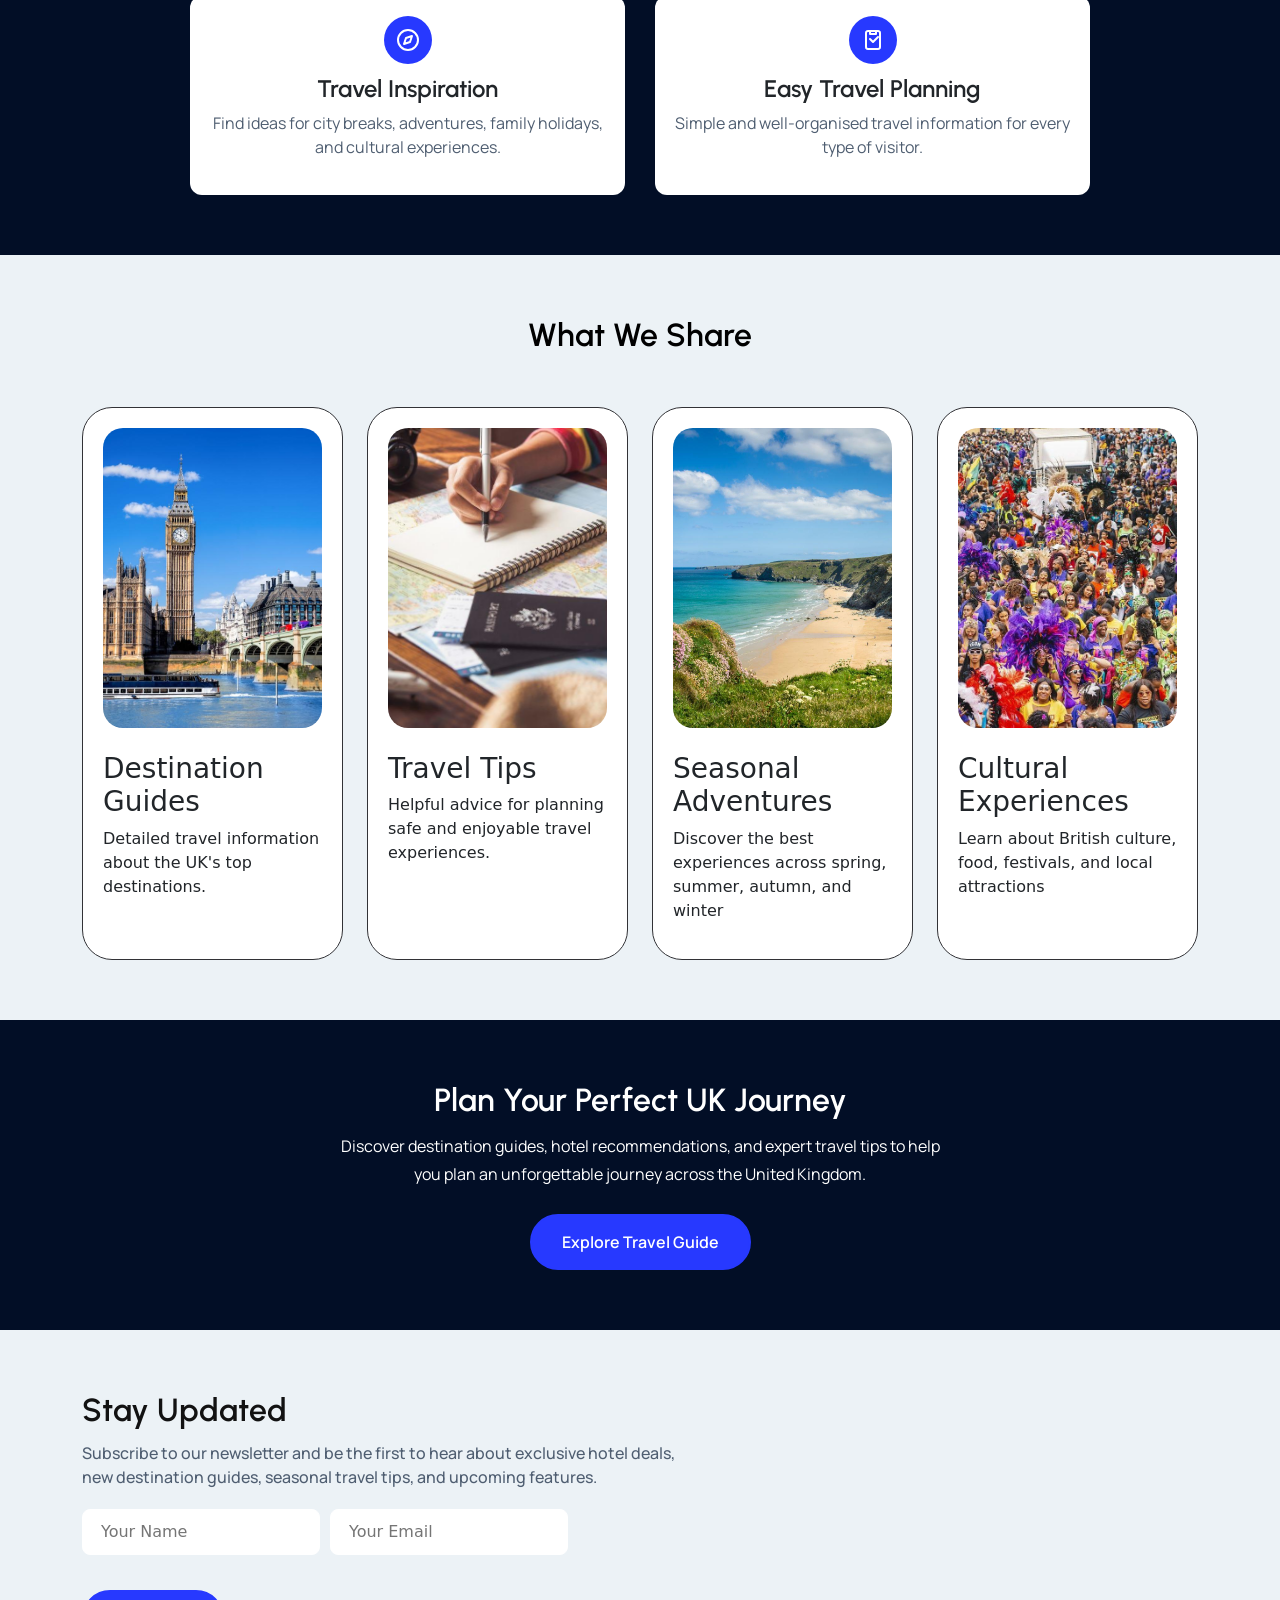
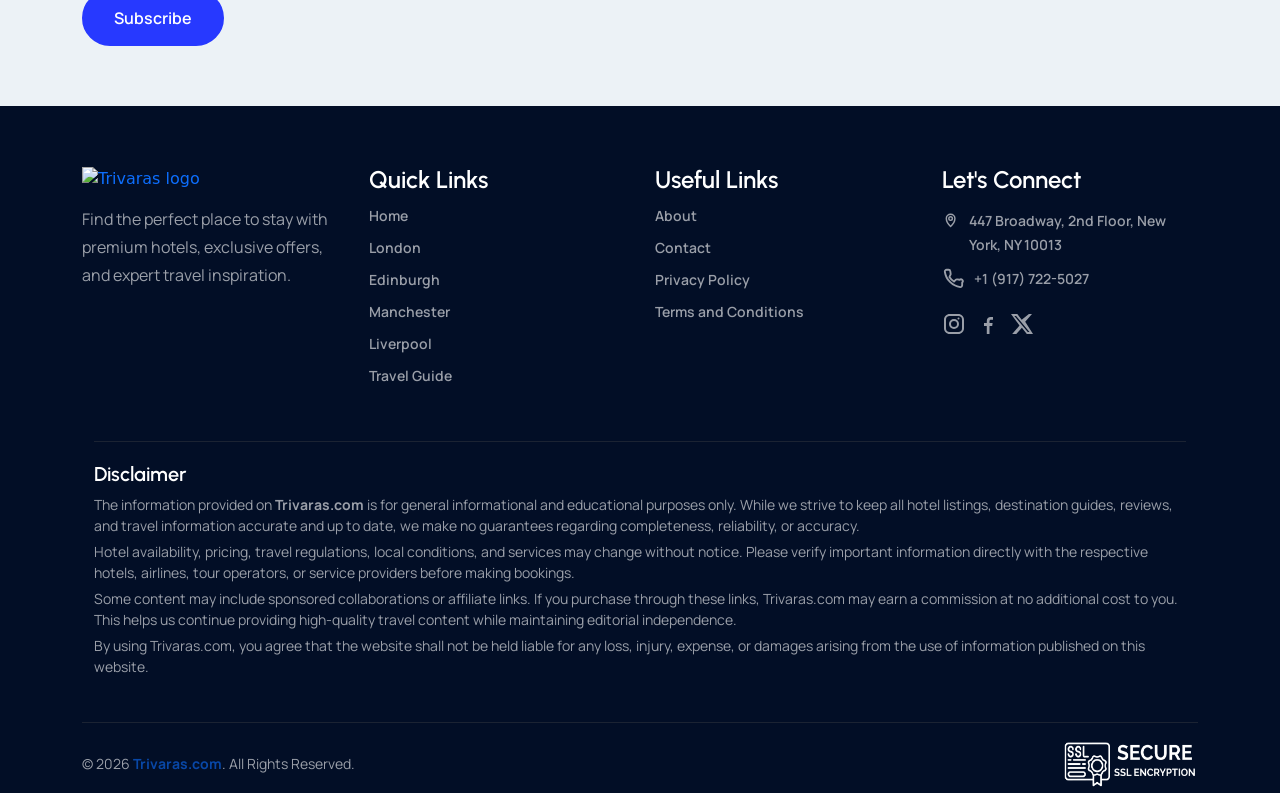
==== commit 51ddb24f: "first commit" ====
--- a/about.html
+++ b/about.html
@@ -88,7 +88,7 @@
 
     <main>
         <!--========= Inner Banner  ========= -->
-        <section class="inr-bnr" style="background: url(./assets/images/hero-bnr.png);">
+        <section class="inr-bnr" style="background: url(./assets/images/about-bnr.jpg);">
             <div class="container">
                 <div class="inner-content">
                     <h1>About</h1>
@@ -104,7 +104,7 @@
                         <div class="col-md-6">
                             <div class="about_cards">
                                 <div class="about_cards_image">
-                                    <img src="assets/images/london.jpg" alt="">
+                                    <img src="assets/images/who-we-are.jpg" alt="who-we-are">
                                 </div>
                                 <div class="about_cards_content">
                                     <h2>Who We Are</h2>
@@ -120,7 +120,7 @@
                         <div class="col-md-6">
                             <div class="about_cards">
                                 <div class="about_cards_image">
-                                    <img src="assets/images/london.jpg" alt="">
+                                    <img src="assets/images/mission.jpg" alt="mission">
                                 </div>
                                 <div class="about_cards_content">
                                     <h2>Our Mission</h2>
@@ -217,7 +217,7 @@
                     <div class="col-lg-3  col-md-6">
                         <div class="what-card">
                             <div class="what-card-img">
-                                <img src="assets/images/liverpool.jpg" alt="">
+                                <img src="assets/images/destination.jpg" alt="destination">
                             </div>
                             <div class="what-card-content">
                                 <h3>Destination Guides</h3>
@@ -229,7 +229,7 @@
                     <div class="col-lg-3  col-md-6">
                         <div class="what-card">
                             <div class="what-card-img">
-                                <img src="assets/images/liverpool.jpg" alt="">
+                                <img src="assets/images/travel-tips.jpg" alt="travel-tips">
                             </div>
                             <div class="what-card-content">
                                 <h3> Travel Tips </h3>
@@ -241,7 +241,7 @@
                     <div class="col-lg-3  col-md-6">
                         <div class="what-card">
                             <div class="what-card-img">
-                                <img src="assets/images/liverpool.jpg" alt="">
+                                <img src="assets/images/seasonal.jpg" alt="seasonal">
                             </div>
                             <div class="what-card-content">
                                 <h3>Seasonal Adventures</h3>
@@ -253,7 +253,7 @@
                     <div class="col-lg-3  col-md-6">
                         <div class="what-card">
                             <div class="what-card-img">
-                                <img src="assets/images/liverpool.jpg" alt="">
+                                <img src="assets/images/cultural.jpg" alt="cultural">
                             </div>
                             <div class="what-card-content">
                                 <h3>Cultural Experiences </h3>
--- a/assets/css/style.css
+++ b/assets/css/style.css
@@ -329,6 +329,15 @@
     z-index: 10;
     transition: 0.3s ease;
     border-radius: 50%;
+
+}
+
+.slick-prev {
+    left: 0;
+}
+
+.slick-next {
+    right: 0;
 }
 
 /* hover effect */
@@ -819,6 +828,18 @@
     display: flex;
     align-items: center;
     justify-content: center;
+    position: relative;
+    z-index: 1;
+}
+
+.inr-bnr::after {
+    content: '';
+    position: absolute;
+    inset: 0;
+    width: 100%;
+    height: 100%;
+    background-color: #0000005c;
+    z-index: -1;
 }
 
 .inner-content h1 {
@@ -1052,6 +1073,7 @@
     width: 100%;
     overflow: hidden;
     border-radius: 2.5rem;
+    object-fit: cover;
 }
 
 .about_cards_image {
@@ -1114,6 +1136,7 @@
     font-size: 2rem;
     text-align: center;
 }
+
 .error-message {
     color: #dc3545;
     font-size: 13px;
--- a/assets/css/responsive.css
+++ b/assets/css/responsive.css
@@ -1,10 +1,26 @@
-@media (max-width: 767px) {
+@media (max-width: 1199px) {
+    .footer-inner {
+        grid-template-columns: repeat(3, 1fr);
+    }
+
+    .hero-inner h1 {
+        font-size: 2rem;
+        line-height: 2.378rem;
+    }
+
+    .hero-sec {
+        padding: 4.25rem 0;
+        height: 38rem;
+    }
+}
+
+@media (max-width: 991px) {
     .menu-list {
         width: 0;
         position: fixed;
         top: 0;
         left: 0;
-        background: var(--black);
+        background: #FFF;
         height: 100vh;
         overflow-x: hidden;
         transition: width 0.3s ease;
@@ -43,4 +59,42 @@
     .menu-list ul {
         flex-direction: column;
     }
+
+    .travel-list-inr {
+        grid-template-columns: repeat(1, 1fr);
+    }
+
+    .explore-list {
+        grid-template-columns: repeat(1, 1fr);
+    }
+
+    .footer-inner {
+        grid-template-columns: repeat(2, 1fr);
+    }
+
+    .explore-list {
+        grid-template-columns: repeat(2, 1fr);
+        gap: 20px;
+
+    }
+}
+
+@media (max-width: 575px) {
+    .explore-list {
+        grid-template-columns: repeat(1, 1fr);
+    }
+
+    .stay-updated-inner .form-wrapper-box {
+        display: flex;
+        gap: 10px;
+        flex-direction: column;
+    }
+
+    .stay-updated-inner .form-wrapper-box .form-wrapper {
+        width: 100%;
+    }
+
+    .stay-updated-inner .form-wrapper-box .form-wrapper input {
+        width: 100%;
+    }
 }
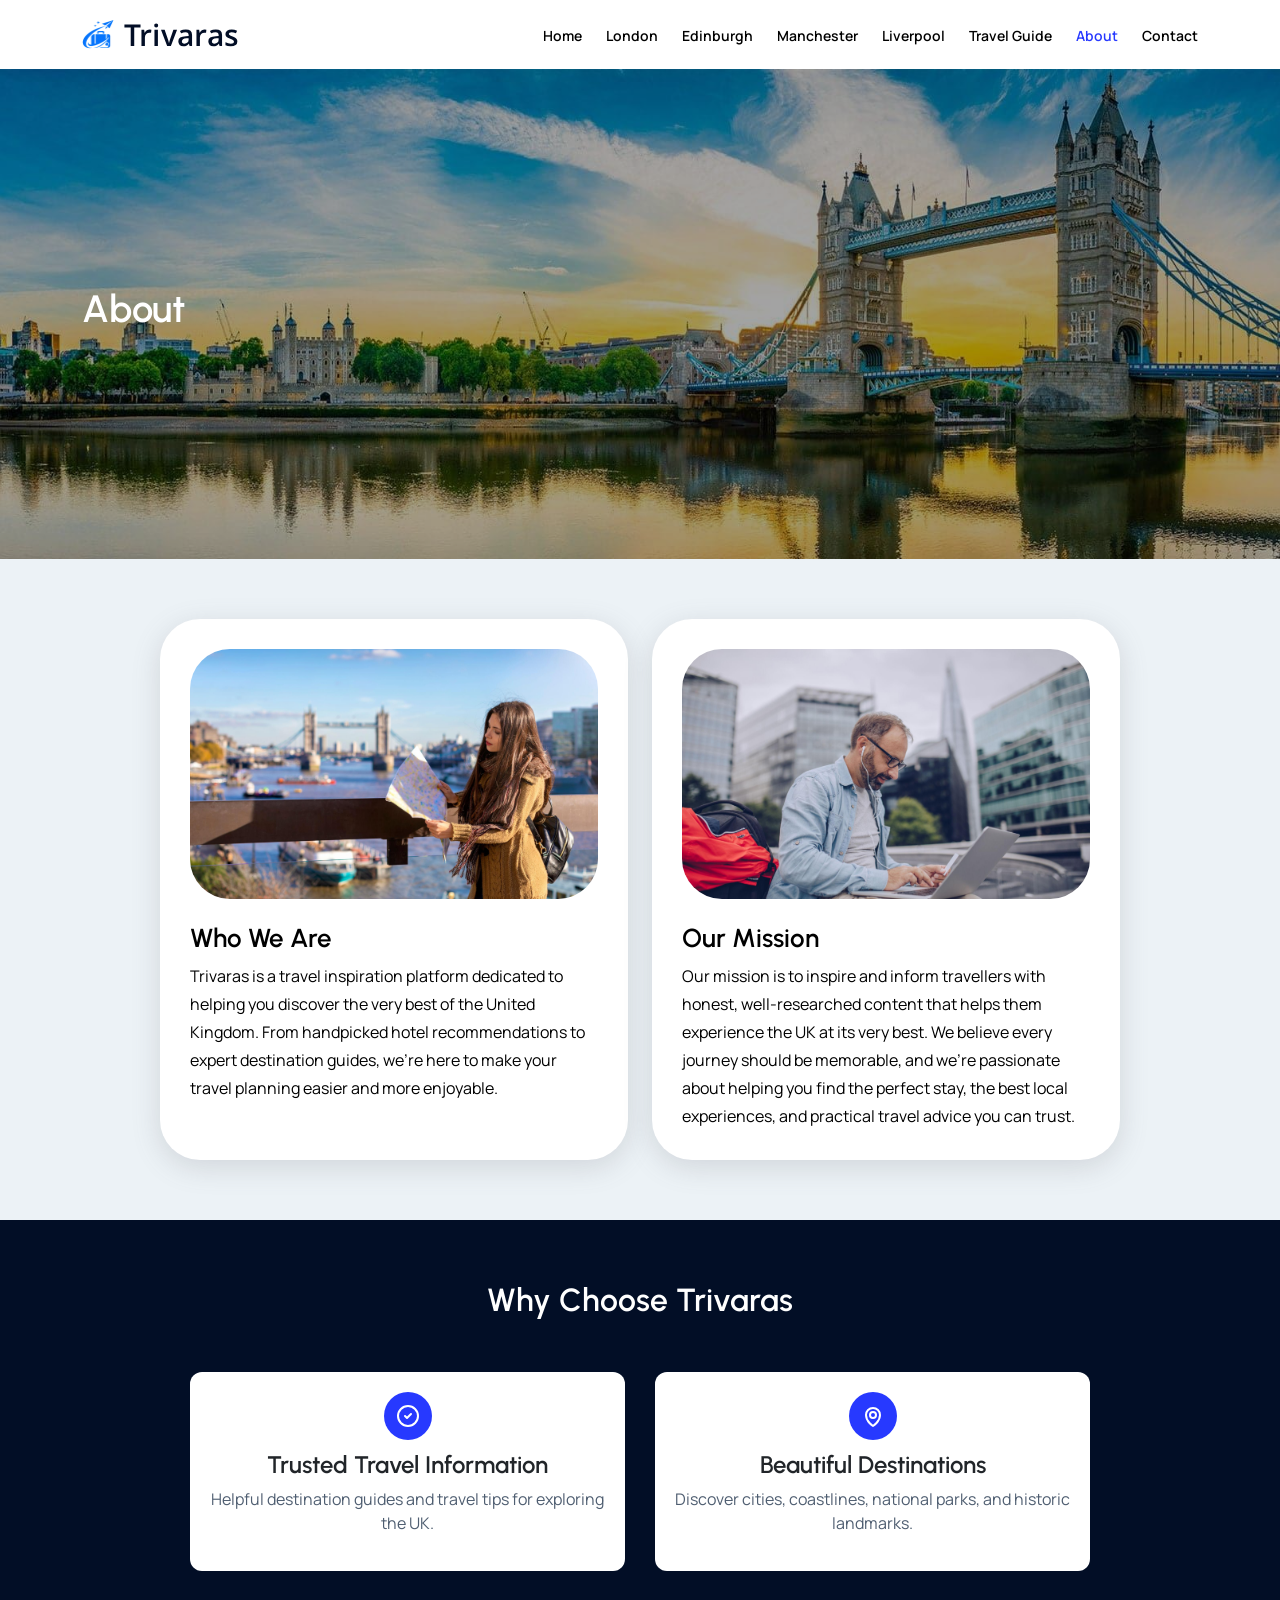
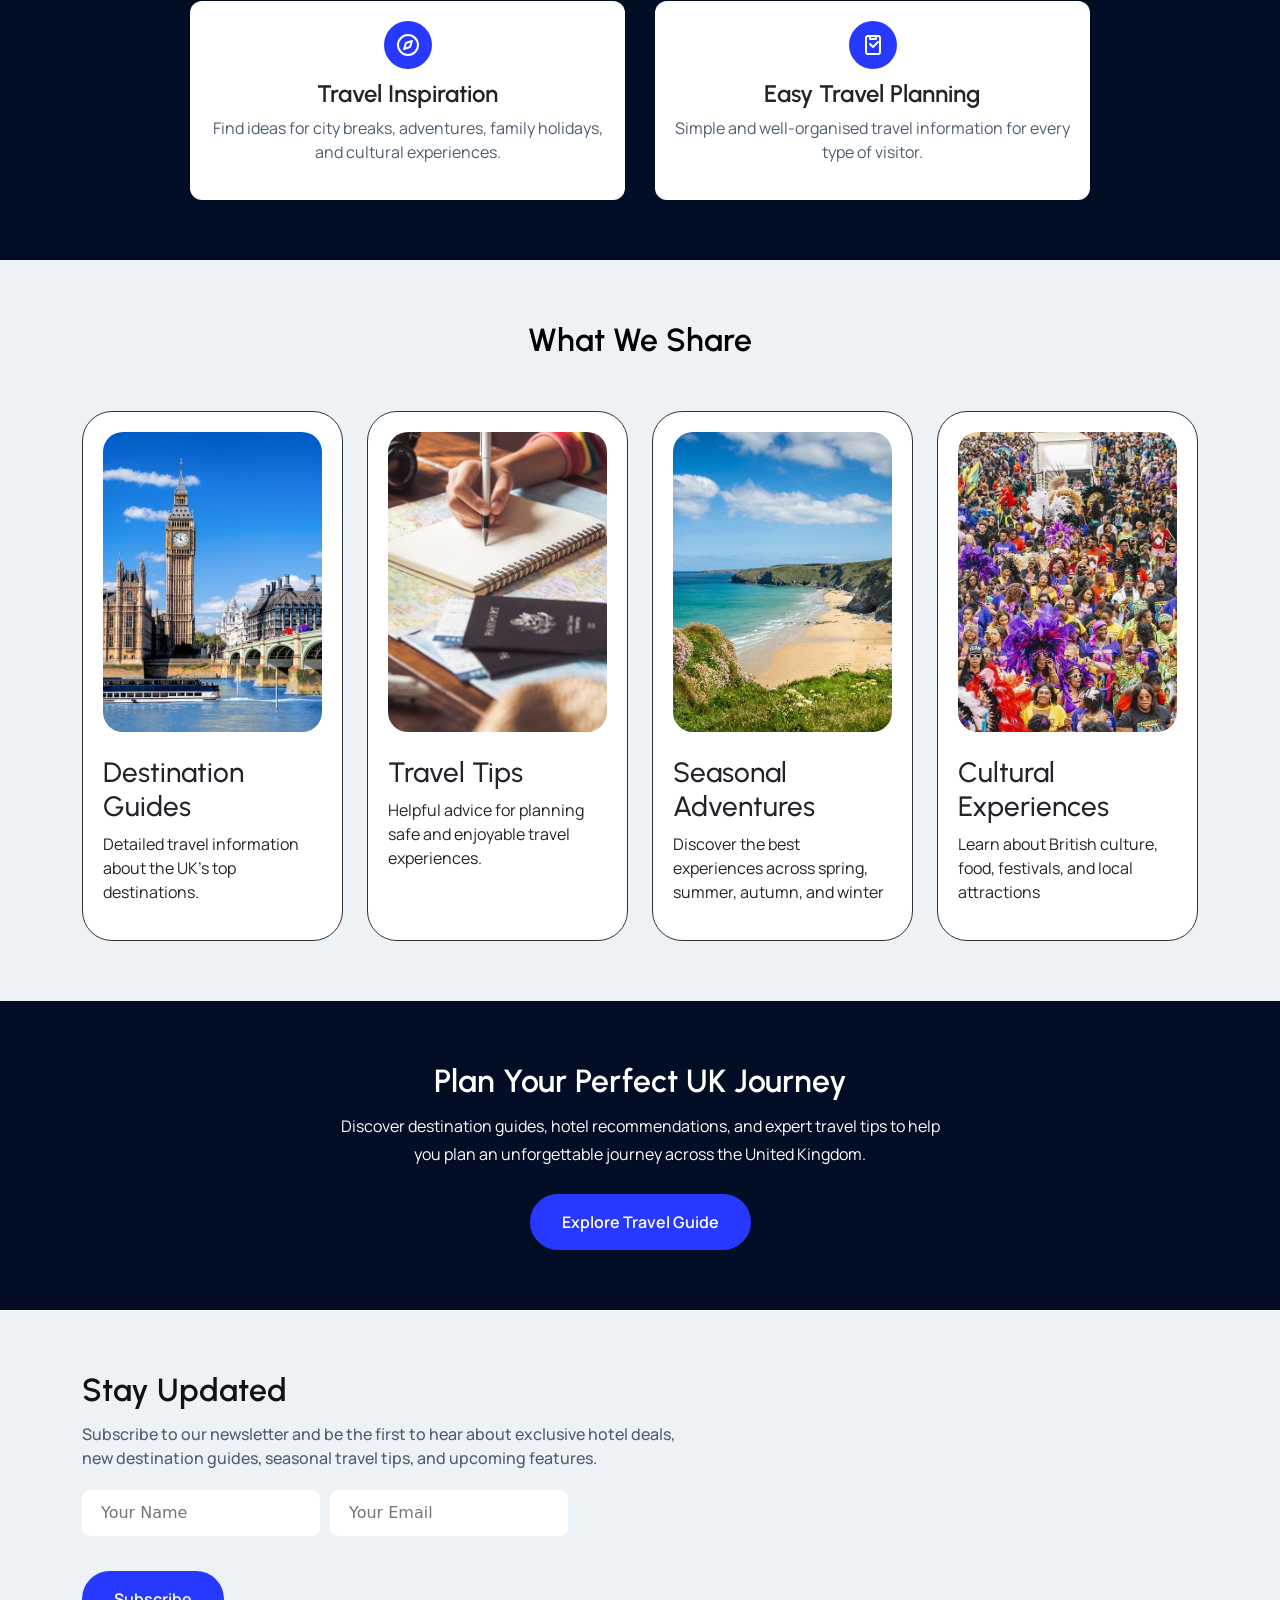
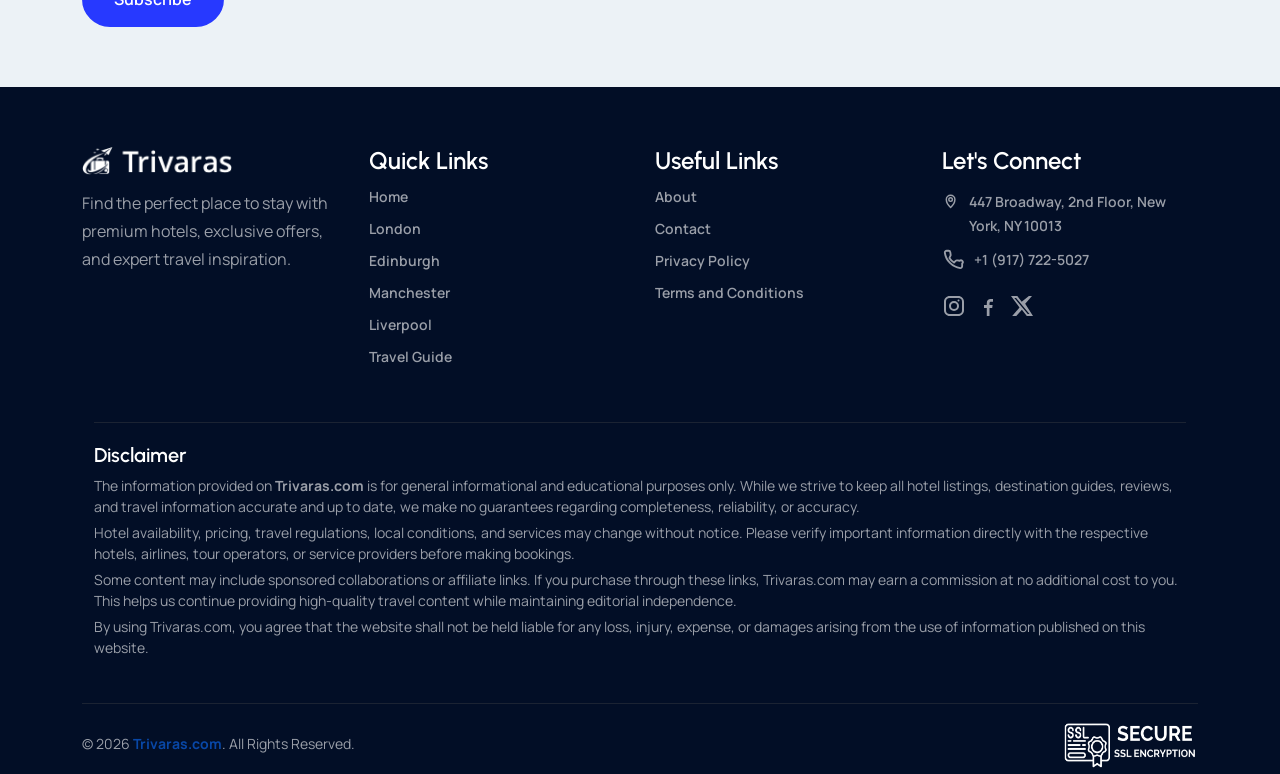
==== commit 3aae7a30: "first commit" ====
--- a/about.html
+++ b/about.html
@@ -10,6 +10,8 @@
     <link rel="stylesheet" href="assets/css/slick-theme.css">
     <link rel="stylesheet" href="assets/css/style.css">
     <link rel="stylesheet" href="assets/css/responsive.css">
+    <link rel="shortcut icon" href="assets/images/favicon-32x32.png" type="image/x-icon">
+
 </head>
 
 <body>
@@ -23,7 +25,7 @@
                         <!-- logo -->
                         <div class="header-logo">
                             <a href="./">
-                                <img src="images/logo.svg" alt="Trivaras logo">
+                                <img src="assets/images/logo.png" alt="Trivaras logo">
 
                             </a>
                         </div>
@@ -267,7 +269,7 @@
         </section>
         <!--=========  What We Share  ========= -->
 
-  <section class="plan-journey">
+        <section class="plan-journey">
             <div class="container">
                 <div class="plan-content">
                     <h2>Plan Your Perfect UK Journey</h2>
@@ -315,7 +317,7 @@
             <div class="footer-inner">
                 <div class="footer-logo">
                     <a href="./">
-                        <img src="images/logo.svg" alt="Trivaras logo">
+                        <img src="assets/images/footer-logo.png" alt="Trivaras logo">
 
                     </a>
                     <p>Find the perfect place to stay with premium hotels, exclusive offers, and expert travel
--- a/assets/css/style.css
+++ b/assets/css/style.css
@@ -4,12 +4,28 @@
 :root {
     /* Font Families */
     --heading-font: "Manrope", sans-serif;
-
-
     /* color */
     --white: #fff;
     --black: #000;
 
+}
+
+h1,
+h2,
+h3,
+h4,
+h5,
+h6 {
+    font-family: "Urbanist", sans-serif;
+
+}
+
+p,
+a,
+span,
+li,
+strong {
+    font-family: var(--heading-font);
 
 }
 
@@ -272,7 +288,7 @@
     color: #121212;
     font-family: "Urbanist", sans-serif;
     font-weight: 600;
-    margin-bottom: 10px;
+    margin-bottom: 30px;
 }
 
 .top-destinations-inner>p {
@@ -493,7 +509,7 @@
     color: #121212;
     font-family: "Urbanist", sans-serif;
     font-weight: 600;
-    margin-bottom: 10px;
+    margin-bottom: 30px;
     text-align: center;
 }
 
@@ -651,6 +667,11 @@
     gap: 30px;
 }
 
+.footer-logo img {
+    max-width: 150px;
+    width: 100%;
+}
+
 .footer-inner h2 {
     color: #fff;
     font-size: 24px;
@@ -844,10 +865,38 @@
 
 .inner-content h1 {
     color: #ffffff;
-    text-align: center;
     font-size: 2.38rem;
     font-weight: 600;
     font-family: "Urbanist", sans-serif;
+}
+
+.inner-content p {
+    color: #fff;
+    font-size: 16px;
+    max-width: 500px;
+    line-height: 28px;
+    font-weight: 500;
+}
+
+.inner-content a {
+    padding: 0.875rem 1.875rem;
+    border-radius: 3.125rem;
+    text-decoration: none;
+    font-size: 1rem;
+    font-weight: 600;
+    transition: 0.3s ease;
+    display: inline-block;
+    font-family: var(--heading-font);
+    border: 0.125rem solid #2739ff;
+    background-color: #2739ff;
+    color: var(--white);
+}
+
+.inner-content a:hover {
+    background-color: #fff;
+    border: 0.125rem solid #fff;
+    color: #2739ff;
+
 }
 
 section.privacy-policy-wrapper {
@@ -1147,4 +1196,276 @@
 input.error,
 textarea.error {
     border-color: #dc3545;
+}
+
+.transform-top {
+    max-width: 56.25rem;
+    margin: 0 auto 3.375rem;
+    text-align: center;
+}
+
+section.transform-about {
+    padding: 60px 0;
+    background-color: #ecf2f6;
+}
+
+.about-card {
+    padding: 8px;
+    border-radius: 12px;
+    background-color: #ffffff;
+    height: 100%;
+    border: 1px solid #cccccc3d;
+}
+
+.transform-grid {
+    display: grid;
+    grid-template-columns: repeat(3, 1fr);
+    gap: 30px;
+}
+
+.about-card-img {
+    width: 100%;
+    height: 16.25rem;
+    overflow: hidden;
+}
+
+.about-card-img img {
+    width: 100%;
+    height: 100%;
+    object-fit: cover;
+    display: block;
+    transition: 0.6s ease;
+    border-radius: 12px;
+}
+
+.transform-top h2 {
+    margin: 0px 0px 0px 0px;
+    text-transform: capitalize;
+    line-height: 1.3em;
+    color: #121212;
+    font-weight: 600;
+    margin-bottom: 40px;
+}
+
+.transform-top h2 span {
+    color: #2739ff;
+}
+
+.transform-top p {
+    font-size: 1rem;
+    font-weight: 400;
+    color: #000;
+    line-height: 28px;
+    margin: 0;
+}
+
+.about-card-content h3 {
+    font-size: 24px;
+    font-weight: 600;
+}
+
+.about-card-content p {
+    font-weight: 500;
+    font-style: normal;
+    font-size: 1rem;
+    color: #4f5e71;
+}
+
+.about-card-content {
+    padding: 10px;
+    margin-top: 10px;
+}
+
+.underline-b {
+    position: relative;
+}
+
+.underline-b::after {
+    content: "";
+    position: absolute;
+    left: 50%;
+    bottom: -15px;
+    transform: translateX(-50%);
+    width: 150px;
+    height: 3px;
+    border-radius: 10px;
+    background: linear-gradient(90deg,
+            rgba(39, 57, 255, 0) 0%,
+            #2739FF 50%,
+            rgba(39, 57, 255, 0) 100%);
+}
+
+h2.underline-b-l::after {
+    left: 0;
+    transform: unset;
+}
+
+.london-in-do {
+    padding: 60px 0;
+    background-color: #020e26;
+}
+
+.london-grid {
+    display: grid;
+    grid-template-columns: repeat(4, 1fr);
+    gap: 22px;
+}
+
+.london-grid-card-img {
+    height: 190px;
+    overflow: hidden;
+}
+
+.london-grid-card-img img {
+    width: 100%;
+    height: 100%;
+    object-fit: cover;
+    transition: 0.6s ease;
+}
+
+.london-in h2 {
+    margin: 0px 0px 0px 0px;
+    text-transform: capitalize;
+    line-height: 1.3em;
+    color: #ffff;
+    font-weight: 600;
+    margin-bottom: 50px;
+}
+
+.london-in h2 span {
+    color: #2739FF;
+}
+
+.london-grid-card {
+    background: #fff;
+    border-radius: 0.6875rem;
+    overflow: hidden;
+    transition: 0.4s ease;
+    box-shadow: 0 11px 30px rgb(192 147 66 / 5%);
+}
+
+.london-grid-card-img img {
+    width: 100%;
+    height: 100%;
+    object-fit: cover;
+    transition: 0.6s ease;
+}
+
+.london-in h2 {
+    margin: 0px 0px 0px 0px;
+    text-transform: capitalize;
+    line-height: 1.3em;
+    color: #fff;
+    font-weight: 600;
+    margin-bottom: 50px;
+}
+
+.london-grid-card-content {
+    padding: 1.375rem;
+}
+
+.london-grid-card-content h3 {
+    font-size: 1.5rem;
+    margin-bottom: 12px;
+    font-weight: 600;
+    line-height: 1.2;
+    letter-spacing: 0.3px;
+}
+
+.section-title {
+    text-align: center;
+    margin-bottom: 50px;
+}
+
+.section-title span {
+    color: #2739FF;
+    font-weight: 600;
+    text-transform: uppercase;
+    letter-spacing: 1px;
+}
+
+.section-title h2 {
+    font-size: 32px;
+    margin: 0px 0px 0px 0px;
+    text-transform: capitalize;
+    line-height: 1.3em;
+    color: #121212;
+    font-weight: 600;
+    margin-bottom: 40px;
+}
+
+.section-title p {
+    color: #666;
+    max-width: 650px;
+    margin: auto;
+    line-height: 1.7;
+}
+
+.faq {
+    display: flex;
+    flex-direction: column;
+    gap: 20px;
+}
+
+.faq-item {
+    background: #fff;
+    border-radius: 15px;
+    overflow: hidden;
+    box-shadow: 0 8px 30px rgba(0, 0, 0, .08);
+    transition: .3s;
+}
+
+.faq-item.active {
+    border-left: 5px solid #2739FF;
+}
+
+.faq-question {
+    width: 100%;
+    border: none;
+    background: none;
+    cursor: pointer;
+    padding: 16px 30px;
+    font-size: 20px;
+    font-weight: 600;
+    display: flex;
+    justify-content: space-between;
+    align-items: center;
+}
+
+.icon {
+    width: 36px;
+    height: 36px;
+    border-radius: 50%;
+    background: #2739FF;
+    color: #fff;
+    display: flex;
+    align-items: center;
+    justify-content: center;
+    font-size: 24px;
+    transition: .3s;
+}
+
+.faq-answer {
+    max-height: 0;
+    overflow: hidden;
+    transition: max-height .4s ease;
+}
+
+.faq-answer p {
+    padding: 0 30px 25px;
+    color: #666;
+    line-height: 1.8;
+}
+
+.faq-item.active .faq-answer {
+    max-height: 300px;
+}
+
+.faq-item.active .icon {
+    transform: rotate(45deg);
+}
+
+section.faq-section {
+    background-color: #ecf2f6;
+    padding: 60px 0;
 }
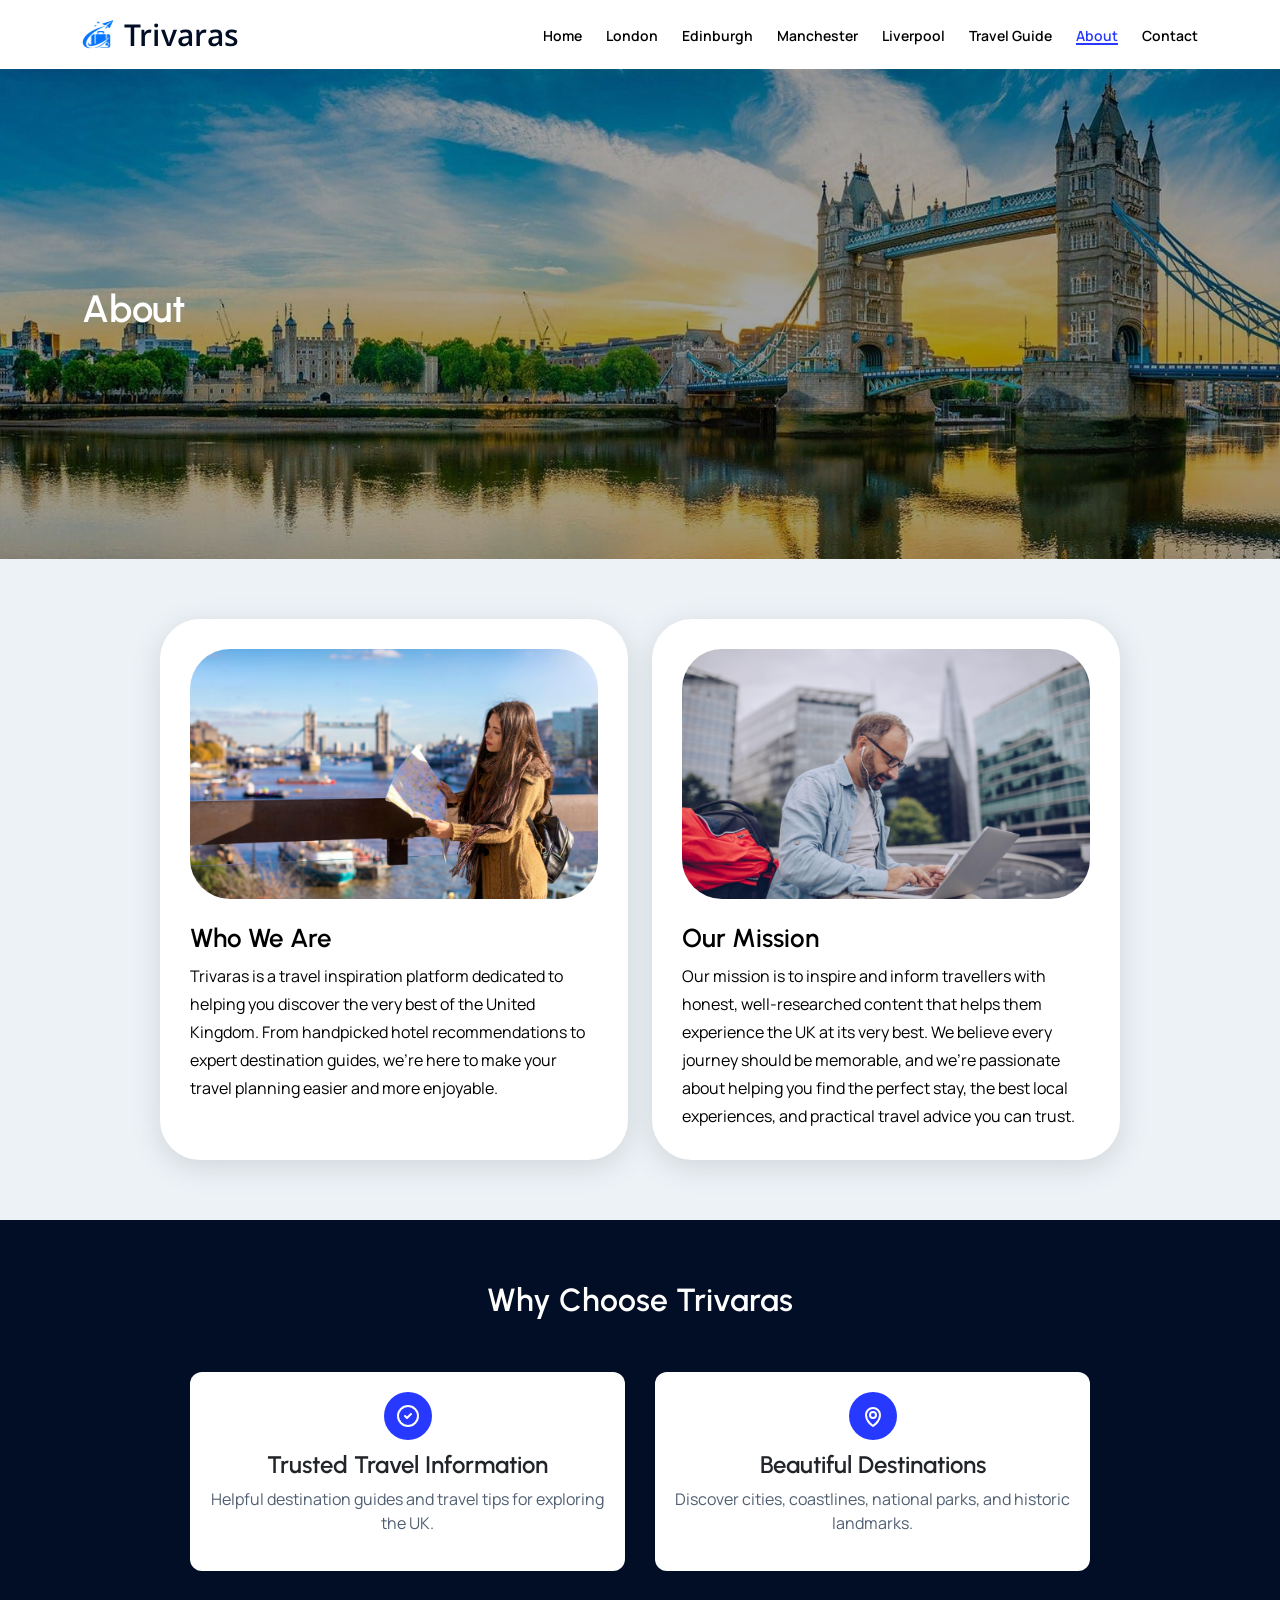
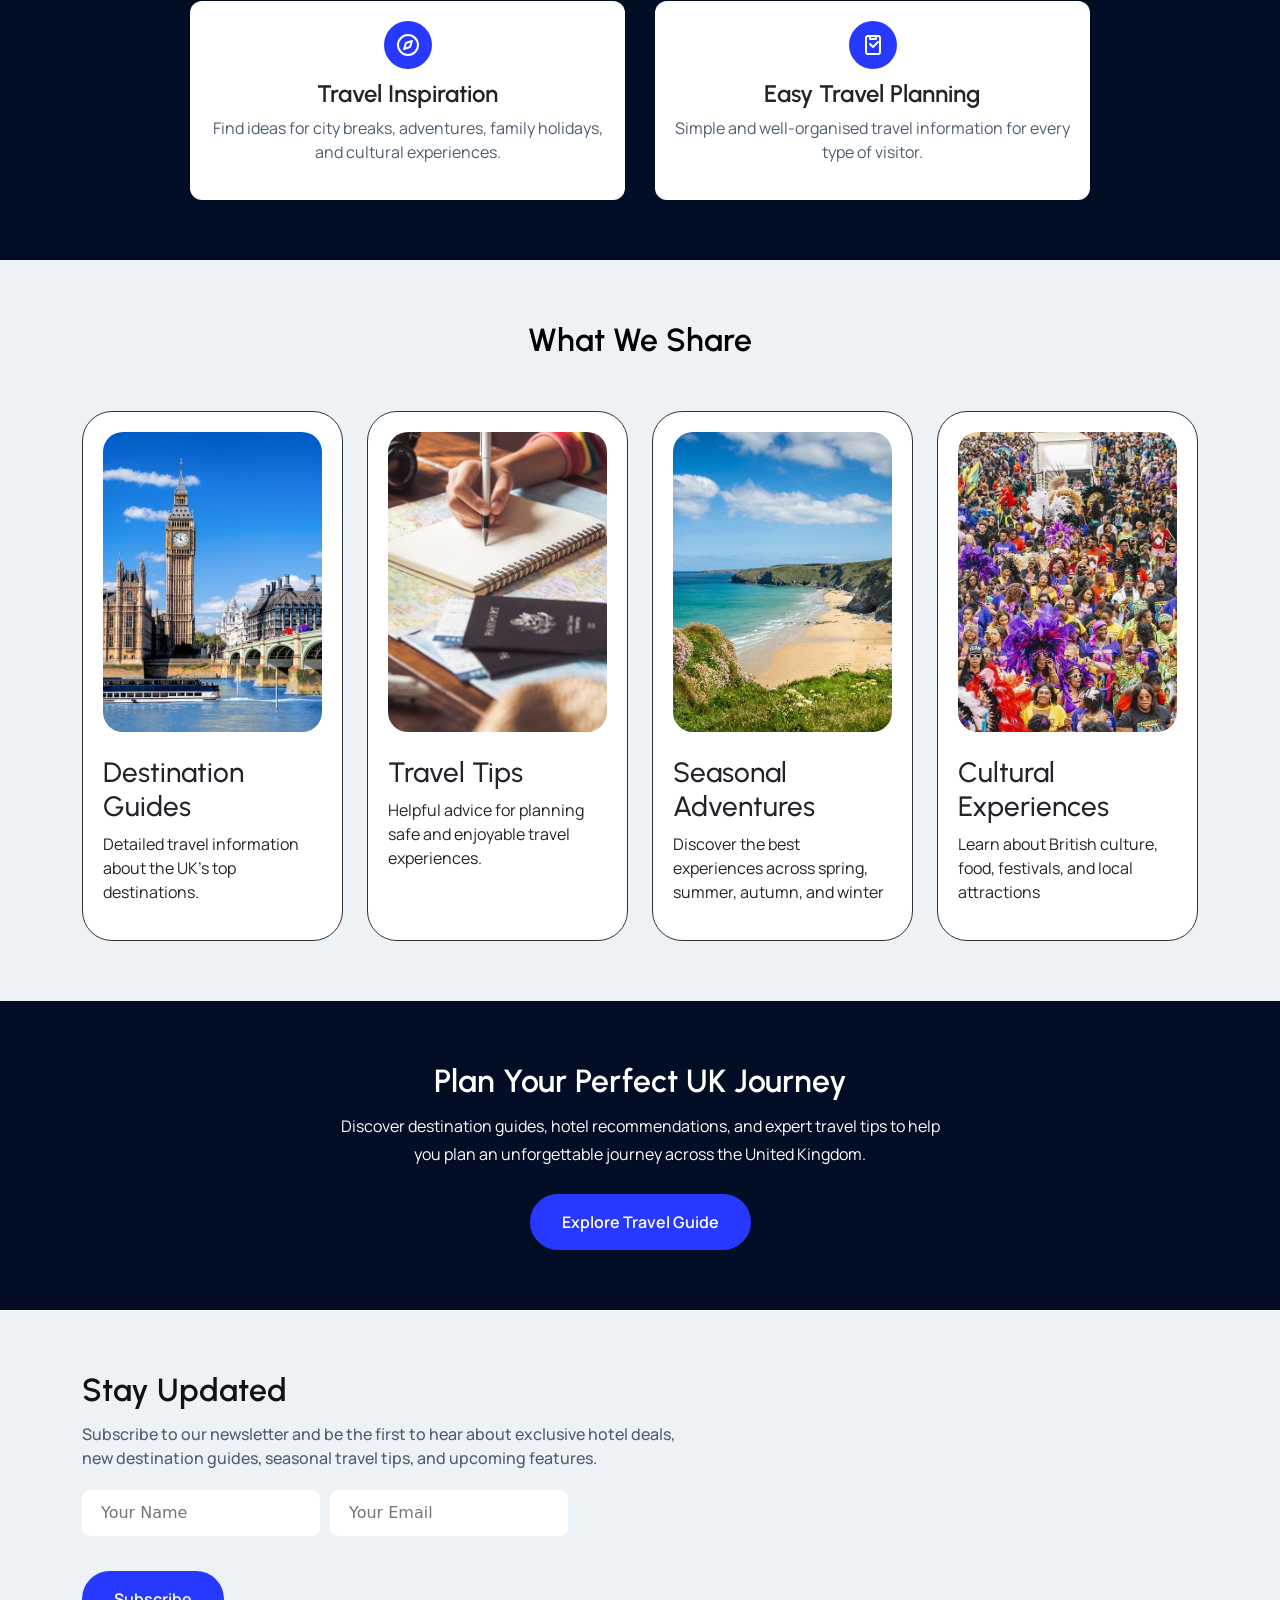
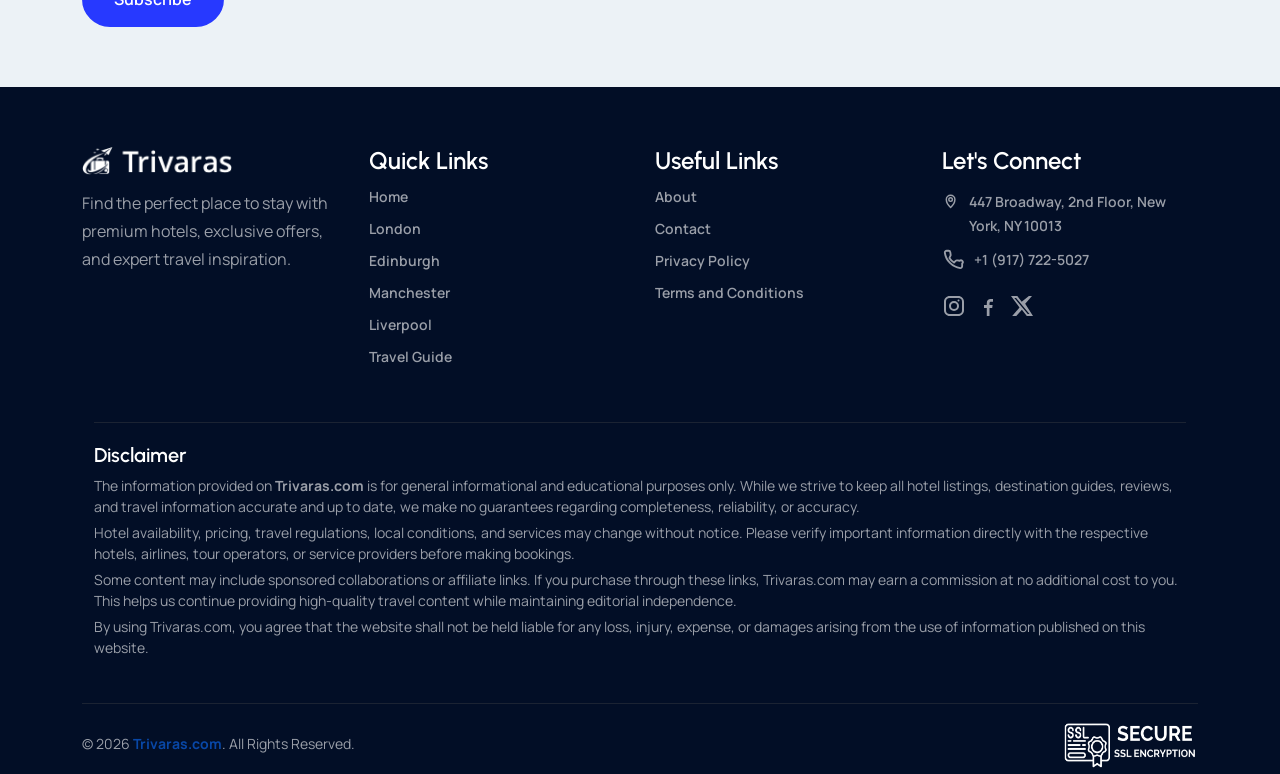
==== commit 05bcb68e: "first commit" ====
--- a/about.html
+++ b/about.html
@@ -4,6 +4,25 @@
 <head>
     <meta charset="UTF-8">
     <meta name="viewport" content="width=device-width, initial-scale=1.0">
+    <meta name="robots" content="index, follow">
+    <meta name="description"
+        content="Learn about Trivaras, our mission, and our passion for sharing inspiring UK travel experiences and guides.">
+
+    <link rel="canonical" href="https://trivaras.com/about.html">
+
+    <meta property="og:type" content="website">
+    <meta property="og:site_name" content="Trivaras">
+    <meta property="og:title" content="About Trivaras">
+    <meta property="og:description"
+        content="Discover the story behind Trivaras and our commitment to quality travel content.">
+    <meta property="og:url" content="https://trivaras.com/about.html">
+    <meta property="og:image" content="https://trivaras.com/assets/images/about-og.jpg">
+
+    <meta name="twitter:card" content="summary_large_image">
+    <meta name="twitter:title" content="About Trivaras">
+    <meta name="twitter:description"
+        content="Discover the story behind Trivaras and our commitment to quality travel content.">
+    <meta name="twitter:image" content="https://trivaras.com/assets/images/about-og.jpg">
     <title>About | Trivaras</title>
     <link rel="stylesheet" href="assets/css/bootstrap.min.css">
     <link rel="stylesheet" href="assets/css/slick.css">
--- a/assets/css/style.css
+++ b/assets/css/style.css
@@ -701,6 +701,34 @@
     opacity: .6;
 }
 
+.footer-link ul li a:hover {
+    color: #2739FF;
+    opacity: 1;
+    padding-left: 6px;
+}
+
+.menu-list ul li a::before {
+    content: "";
+    position: absolute;
+    left: 50%;
+    bottom: 0;
+    width: 0;
+    height: 2px;
+    background: #2739FF;
+    transform: translateX(-50%);
+    transition: width 0.3s ease;
+}
+
+.menu-list ul li a:hover {
+    color: #2739FF;
+}
+
+.menu-list ul li a:hover::before,
+.menu-list ul li a.active::before {
+    width: 100%;
+}
+
+
 .footer-logo p {
     font-size: 1rem;
     font-weight: 400;
@@ -1468,4 +1496,80 @@
 section.faq-section {
     background-color: #ecf2f6;
     padding: 60px 0;
-}+}
+
+/* Cookies CSS Start */
+.cookie-alert {
+    position: fixed;
+    bottom: 15px;
+    right: 15px;
+    width: 320px;
+    margin: 0 !important;
+    z-index: 999;
+    opacity: 0;
+    transform: translateY(100%);
+    transition: all 500ms ease-out;
+    border: 3px solid #2739FF;
+    border-radius: 1.875rem;
+}
+
+.cookie-alert.show {
+    opacity: 1;
+    transform: translateY(0%);
+    transition-delay: 1000ms;
+}
+
+.cookie-alert .card-title {
+    font-size: 1.5rem;
+    font-weight: 600;
+    color: var(--charcoal);
+}
+
+.cookie-alert .card-text {
+    font-size: 0.9375rem;
+    line-height: 1.5;
+    margin-bottom: 1rem;
+    color: var(--charcoal);
+    font-weight: 600;
+}
+
+.cookie-alert .card-text a {
+    color: var(--theme);
+    text-decoration: underline;
+    text-underline-offset: 5px;
+}
+
+.btn-toolbar .butn {
+    padding: 0.625rem 1.25rem;
+    font-size: 0.9375rem;
+}
+
+.accept-cookies {
+    padding: 0.875rem 1.875rem;
+    border-radius: 3.125rem;
+    text-decoration: none;
+    font-size: 1rem;
+    font-weight: 600;
+    transition: 0.3s ease;
+    display: inline-block;
+    font-family: var(--heading-font);
+    border: 0.125rem solid #2739ff;
+    background-color: #2739ff;
+    color: var(--white);
+}
+
+.reject-cookies {
+    padding: 0.875rem 1.875rem;
+    border-radius: 3.125rem;
+    text-decoration: none;
+    font-size: 1rem;
+    font-weight: 600;
+    transition: 0.3s ease;
+    display: inline-block;
+    font-family: var(--heading-font);
+    border: 0.125rem solid #2739ff;
+    background-color: transparent;
+    color: #2739ff;
+}
+
+/* Cookies CSS End */
--- a/assets/css/responsive.css
+++ b/assets/css/responsive.css
@@ -11,6 +11,10 @@
     .hero-sec {
         padding: 4.25rem 0;
         height: 38rem;
+    }
+
+    .inr-bnr {
+        height: 24.625rem;
     }
 }
 
@@ -77,6 +81,26 @@
         gap: 20px;
 
     }
+
+    .what-we-share .row .col-lg-3.col-md-6 {
+        margin-bottom: 20px;
+    }
+
+    .transform-grid {
+        display: grid;
+        grid-template-columns: repeat(2, 1fr);
+        gap: 10px;
+    }
+
+    .london-grid {
+        grid-template-columns: repeat(2, 1fr);
+    }
+}
+
+@media (max-width: 767px) {
+    .about_cards-inr .row .col-md-6 {
+        margin-bottom: 20px;
+    }
 }
 
 @media (max-width: 575px) {
@@ -97,4 +121,19 @@
     .stay-updated-inner .form-wrapper-box .form-wrapper input {
         width: 100%;
     }
+
+    .footer-inner {
+        grid-template-columns: repeat(1, 1fr);
+    }
+
+    .transform-grid {
+        display: grid;
+        grid-template-columns: repeat(1, 1fr);
+        gap: 10px;
+    }
+
+    .london-grid {
+        grid-template-columns: repeat(1, 1fr);
+    }
+
 }
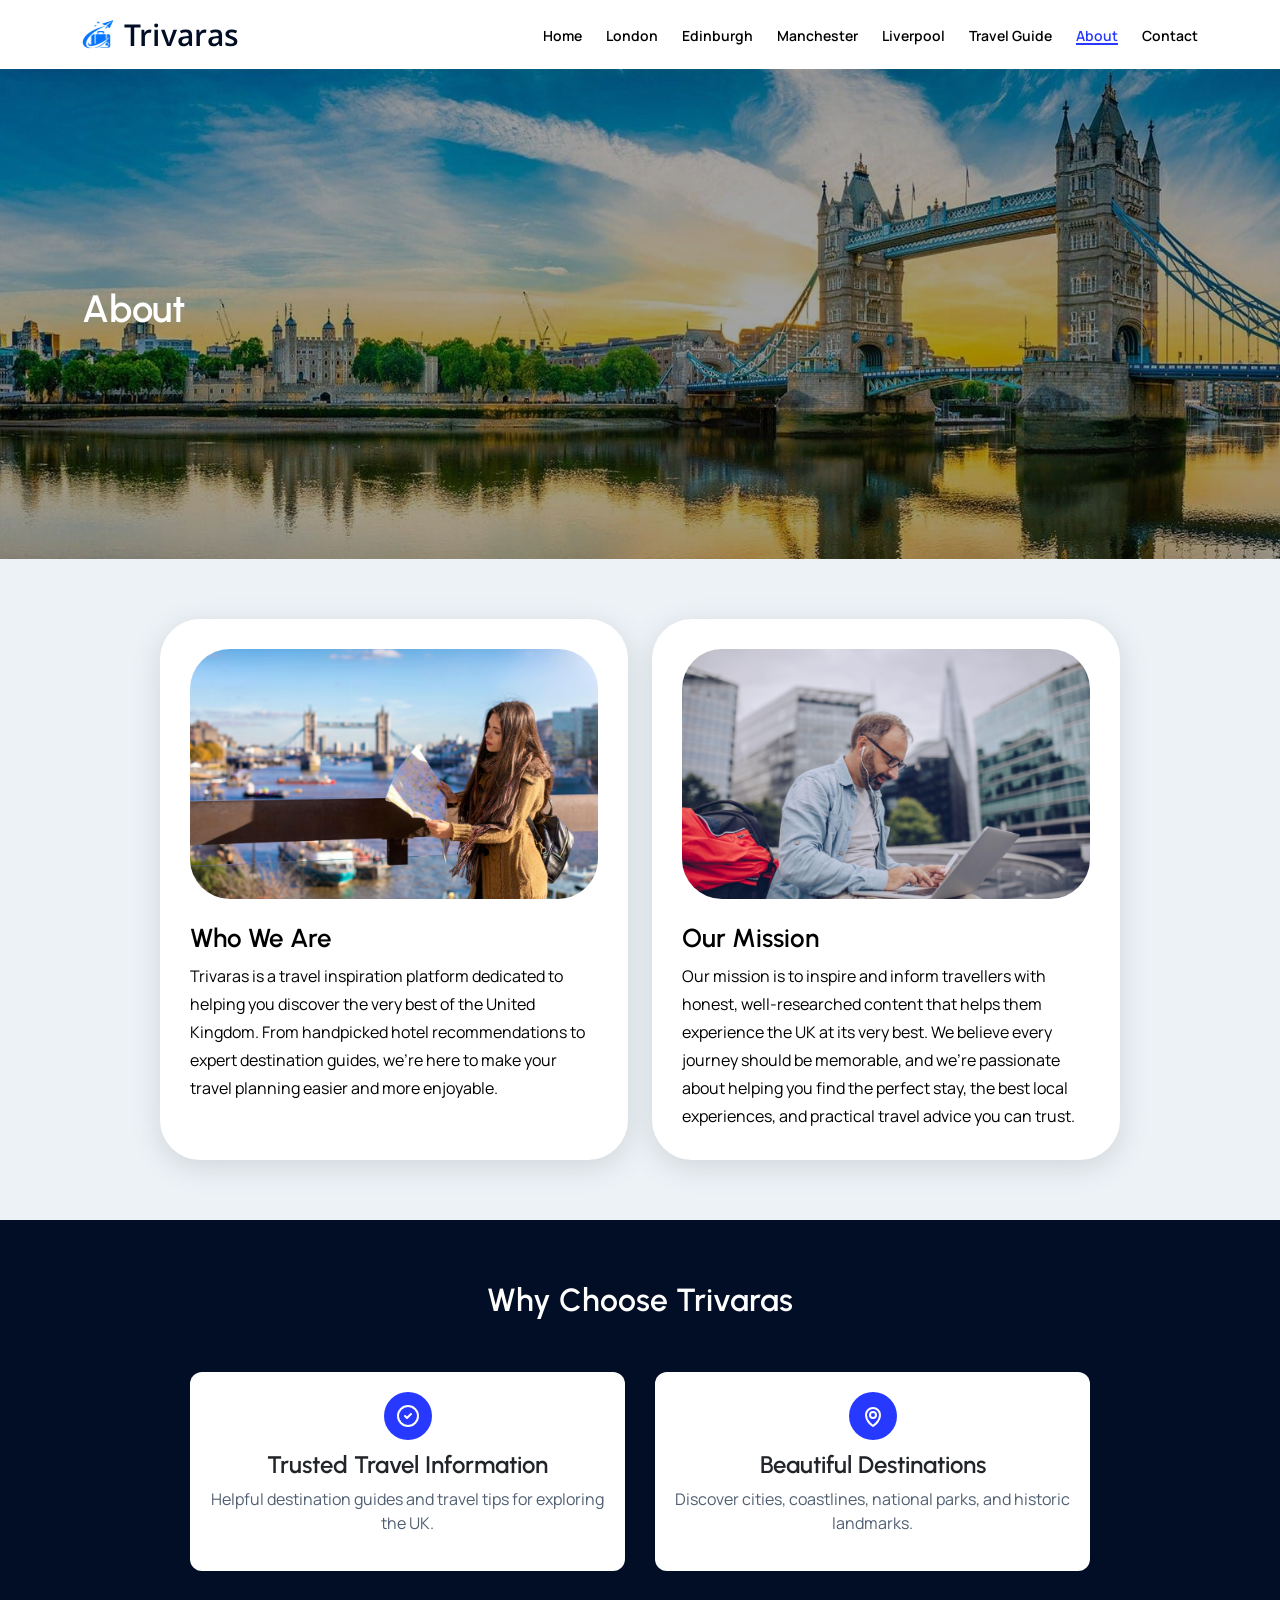
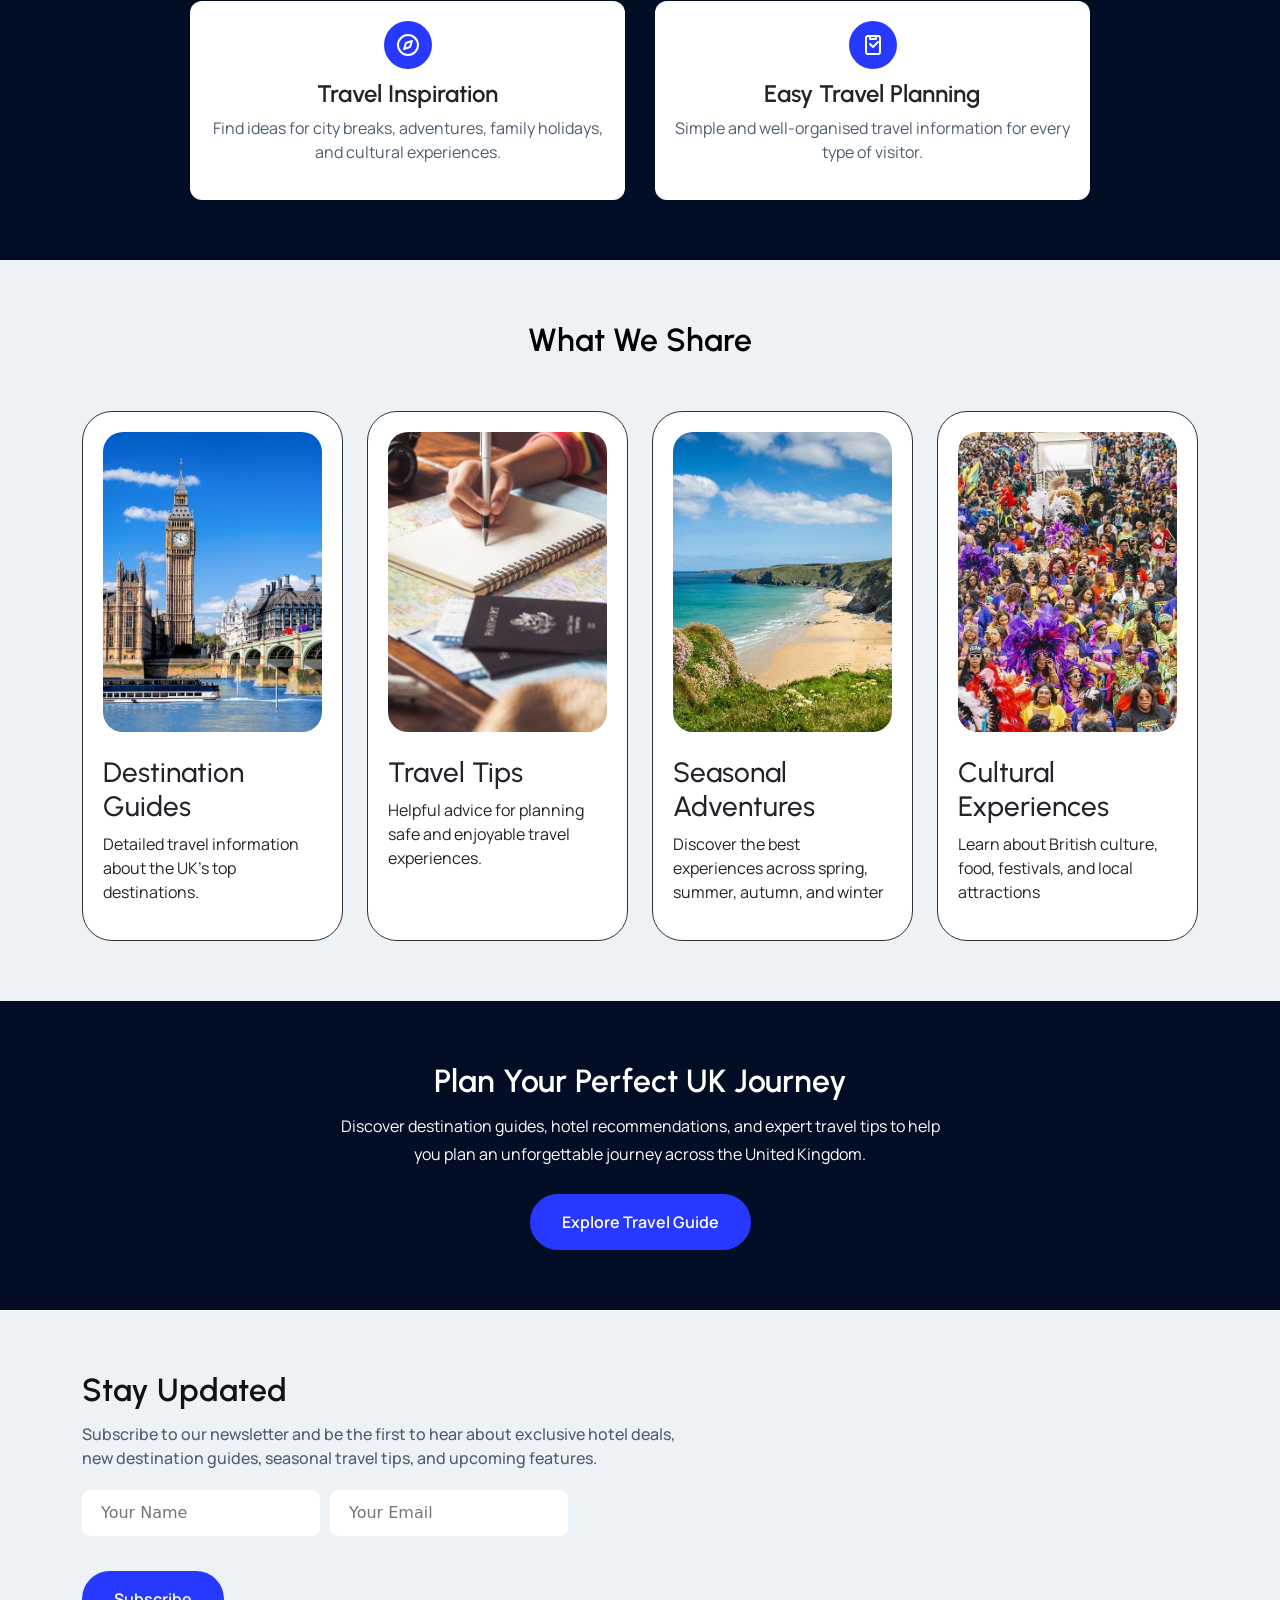
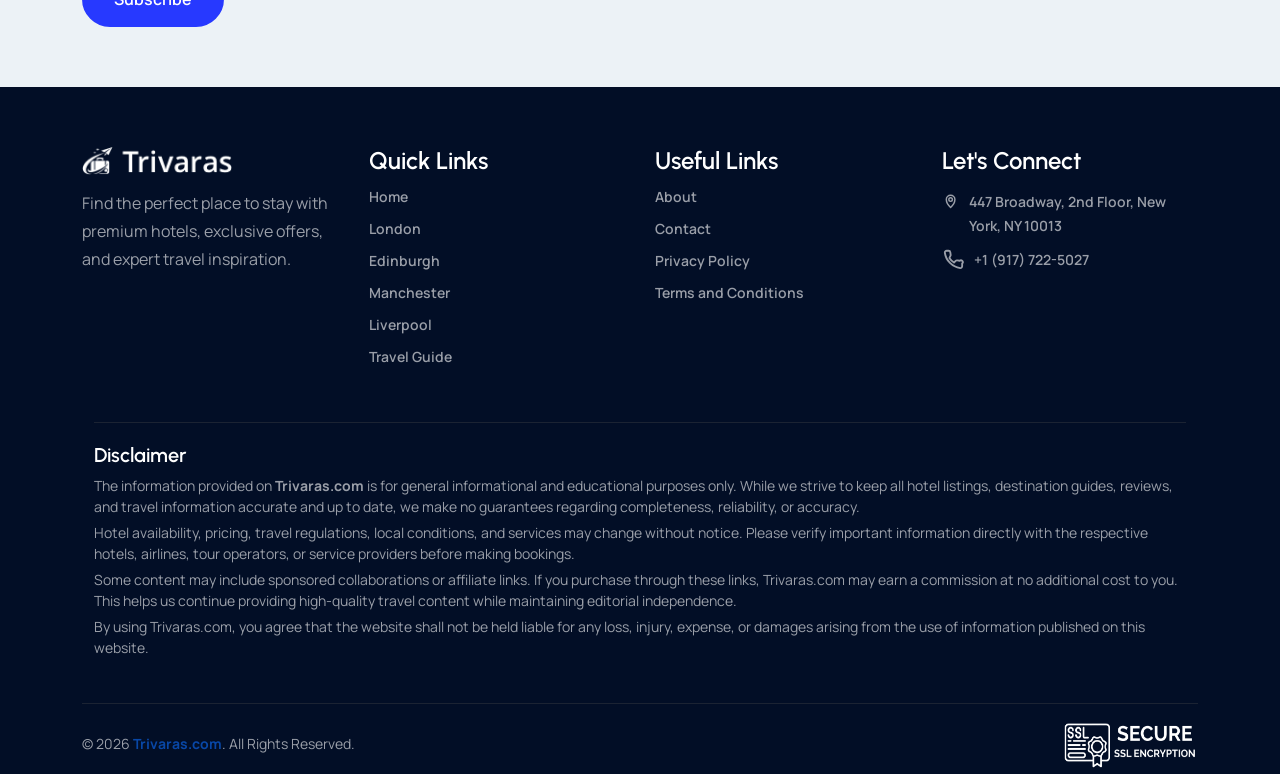
==== commit 923c31bf: "first commit" ====
--- a/about.html
+++ b/about.html
@@ -294,7 +294,7 @@
                     <h2>Plan Your Perfect UK Journey</h2>
                     <p>Discover destination guides, hotel recommendations, and expert travel tips to help you plan an
                         unforgettable journey across the United Kingdom.</p>
-                    <a href="#">Explore Travel Guide</a>
+                    <a href="travel-guide">Explore Travel Guide</a>
                 </div>
             </div>
         </section>
@@ -384,35 +384,7 @@
                             <span>+1 (917) 722-5027</span>
                         </a>
                     </div>
-                    <ul>
-                        <li>
-                            <a href="https://www.instagram.com/" target="_blank">
-                                <svg xmlns="http://www.w3.org/2000/svg" width="24" height="24" fill="currentColor"
-                                    viewBox="0 0 24 24">
-                                    <path
-                                        d="M7.75 2C4.57 2 2 4.57 2 7.75v8.5C2 19.43 4.57 22 7.75 22h8.5C19.43 22 22 19.43 22 16.25v-8.5C22 4.57 19.43 2 16.25 2h-8.5zm0 2h8.5A3.75 3.75 0 0 1 20 7.75v8.5A3.75 3.75 0 0 1 16.25 20h-8.5A3.75 3.75 0 0 1 4 16.25v-8.5A3.75 3.75 0 0 1 7.75 4zm8.75 1.5a1 1 0 1 0 0 2 1 1 0 0 0 0-2zM12 7a5 5 0 1 0 0 10 5 5 0 0 0 0-10zm0 2a3 3 0 1 1 0 6 3 3 0 0 1 0-6z" />
-                                </svg>
-                            </a>
-                        </li>
-                        <li>
-                            <a href="https://www.facebook.com/" target="_blank">
-                                <svg xmlns="http://www.w3.org/2000/svg" width="24" height="24" fill="currentColor"
-                                    viewBox="0 0 24 24">
-                                    <path
-                                        d="M13.5 22v-8h2.7l.4-3h-3.1V9.2c0-.9.3-1.5 1.6-1.5H17V5.1c-.4-.1-1.3-.1-2.3-.1-2.3 0-3.9 1.4-3.9 4v2H8v3h2.8v8h2.7z" />
-                                </svg>
-                            </a>
-                        </li>
-                        <li>
-                            <a href="https://x.com/" target="_blank">
-                                <svg xmlns="http://www.w3.org/2000/svg" width="24" height="24" fill="currentColor"
-                                    viewBox="0 0 24 24">
-                                    <path
-                                        d="M18.9 2H22l-6.8 7.8L23 22h-6.2l-4.9-6.3L6.3 22H2.2l7.3-8.4L1 2h6.3l4.4 5.7L18.9 2zm-1.1 18h1.7L6.1 3.9H4.3L17.8 20z" />
-                                </svg>
-                            </a>
-                        </li>
-                    </ul>
+                  
                 </div>
             </div>
             <div class="footer-bottom">
@@ -457,7 +429,9 @@
                     <p> © 2026 <strong><a href="./">Trivaras.com</a></strong>. All Rights Reserved.</p>
                 </div>
                 <div class="ssl">
-                    <img src="assets/images/ssl.png" alt="ssl">
+                    <a href="./">
+                        <img src="assets/images/ssl.png" alt="ssl">
+                    </a>
                 </div>
             </div>
         </div>
